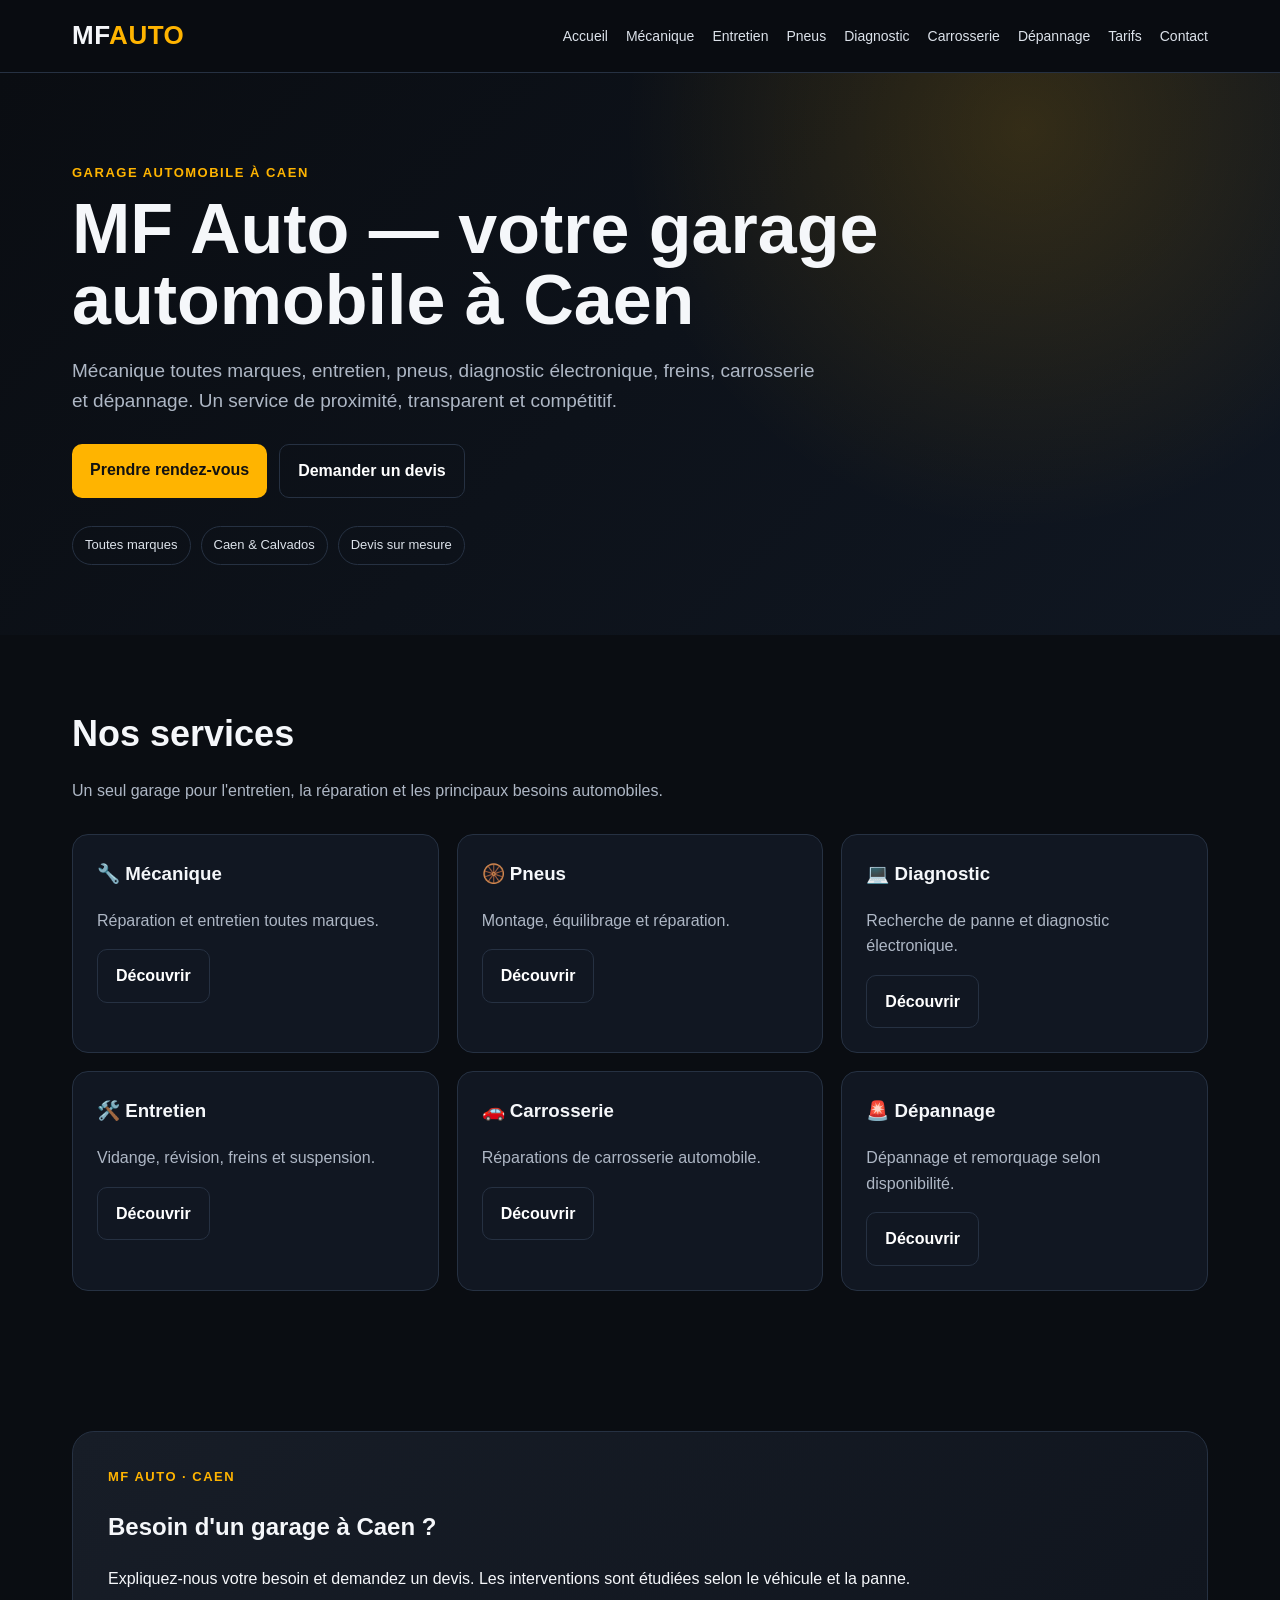
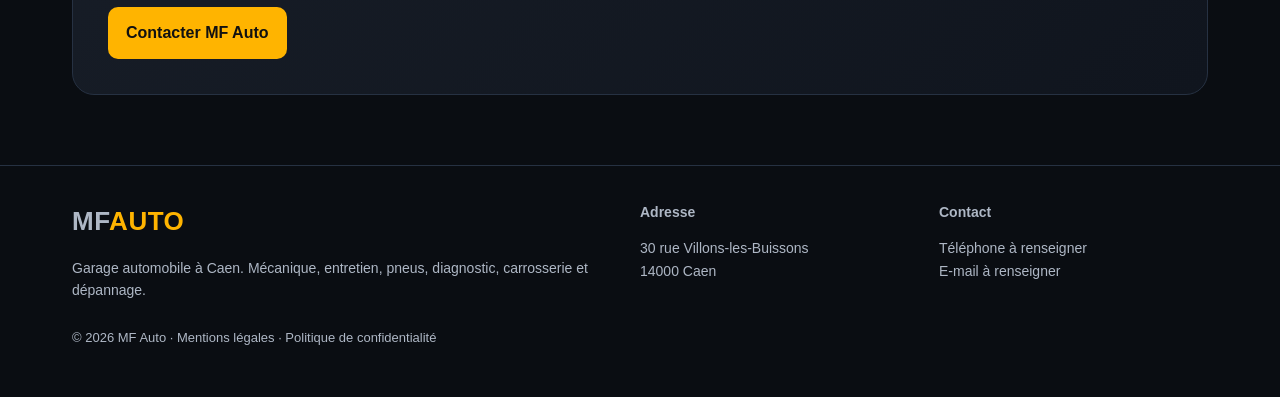
==== index.html @ 6d0edfe3 "Add files via upload" ====
<!doctype html><html lang="fr"><head><meta charset="utf-8"><meta name="viewport" content="width=device-width,initial-scale=1"><title>MF Auto – Garage automobile à Caen</title><meta name="description" content="Garage automobile MF Auto à Caen : mécanique toutes marques, entretien, pneus, diagnostic, freins, carrosserie et dépannage."><link rel="stylesheet" href="styles.css"><script type="application/ld+json">{
"@context":"https://schema.org","@type":"AutoRepair","name":"MF Auto","url":"https://mfauto-caen.fr/","telephone":"","address":{"@type":"PostalAddress","streetAddress":"30 rue Villons-les-Buissons","postalCode":"14000","addressLocality":"Caen","addressCountry":"FR"},"areaServed":["Caen","Calvados"]
}</script></head>
<body><header><div class="container nav"><a class="logo" href="index.html">MF<span>AUTO</span></a><nav>
<a href="index.html">Accueil</a><a href="mecanique.html">Mécanique</a><a href="entretien.html">Entretien</a><a href="pneus.html">Pneus</a><a href="diagnostic.html">Diagnostic</a><a href="carrosserie.html">Carrosserie</a><a href="depannage.html">Dépannage</a><a href="tarifs.html">Tarifs</a><a href="contact.html">Contact</a>
</nav></div></header>
<main><section class="hero"><div class="container"><div class="eyebrow">Garage automobile à Caen</div><h1>MF Auto — votre garage automobile à Caen</h1><p>Mécanique toutes marques, entretien, pneus, diagnostic électronique, freins, carrosserie et dépannage. Un service de proximité, transparent et compétitif.</p><div class="actions"><a class="btn" href="contact.html">Prendre rendez-vous</a><a class="btn secondary" href="contact.html">Demander un devis</a></div><div class="badges"><span class="badge">Toutes marques</span><span class="badge">Caen & Calvados</span><span class="badge">Devis sur mesure</span></div></div></section>
<section><div class="container"><h2 class="section-title">Nos services</h2><p class="section-lead">Un seul garage pour l'entretien, la réparation et les principaux besoins automobiles.</p><div class="grid">
<div class="card"><h3>🔧 Mécanique</h3><p>Réparation et entretien toutes marques.</p><a class="btn secondary" href="mecanique.html">Découvrir</a></div>
<div class="card"><h3>🛞 Pneus</h3><p>Montage, équilibrage et réparation.</p><a class="btn secondary" href="pneus.html">Découvrir</a></div>
<div class="card"><h3>💻 Diagnostic</h3><p>Recherche de panne et diagnostic électronique.</p><a class="btn secondary" href="diagnostic.html">Découvrir</a></div>
<div class="card"><h3>🛠️ Entretien</h3><p>Vidange, révision, freins et suspension.</p><a class="btn secondary" href="entretien.html">Découvrir</a></div>
<div class="card"><h3>🚗 Carrosserie</h3><p>Réparations de carrosserie automobile.</p><a class="btn secondary" href="carrosserie.html">Découvrir</a></div>
<div class="card"><h3>🚨 Dépannage</h3><p>Dépannage et remorquage selon disponibilité.</p><a class="btn secondary" href="depannage.html">Découvrir</a></div>
</div></div></section>
<section><div class="container"><div class="cta"><div class="eyebrow">MF Auto · Caen</div><h2>Besoin d'un garage à Caen ?</h2><p>Expliquez-nous votre besoin et demandez un devis. Les interventions sont étudiées selon le véhicule et la panne.</p><a class="btn" href="contact.html">Contacter MF Auto</a></div></div></section></main><footer><div class="container footer-grid"><div><div class="logo">MF<span>AUTO</span></div><p>Garage automobile à Caen. Mécanique, entretien, pneus, diagnostic, carrosserie et dépannage.</p></div><div><strong>Adresse</strong><p>30 rue Villons-les-Buissons<br>14000 Caen</p></div><div><strong>Contact</strong><p>Téléphone à renseigner<br>E-mail à renseigner</p></div></div><div class="container"><p class="small">© 2026 MF Auto · Mentions légales · Politique de confidentialité</p></div></footer></body></html>
---- styles.css ----
:root{--bg:#0a0d12;--panel:#111722;--text:#f5f7fa;--muted:#aeb7c5;--accent:#ffb400;--accent2:#ff7a00;--line:#263142;--max:1180px}
*{box-sizing:border-box}html{scroll-behavior:smooth}body{margin:0;font-family:Arial,Helvetica,sans-serif;background:var(--bg);color:var(--text);line-height:1.6}
a{color:inherit;text-decoration:none}.container{max-width:var(--max);margin:auto;padding:0 22px}
header{position:sticky;top:0;z-index:10;background:rgba(10,13,18,.95);border-bottom:1px solid var(--line);backdrop-filter:blur(8px)}
.nav{display:flex;align-items:center;justify-content:space-between;min-height:72px}.logo{font-weight:900;font-size:26px;letter-spacing:.5px}.logo span{color:var(--accent)}
nav{display:flex;gap:18px;flex-wrap:wrap;justify-content:flex-end}nav a{font-size:14px;color:#dce2ea}nav a:hover{color:var(--accent)}
.btn{display:inline-block;padding:13px 18px;border-radius:10px;background:var(--accent);color:#111;font-weight:800;border:0}.btn.secondary{background:transparent;color:#fff;border:1px solid var(--line)}
.hero{padding:90px 0 70px;background:radial-gradient(circle at 80% 10%,rgba(255,180,0,.16),transparent 35%),linear-gradient(135deg,#0a0d12,#101722)}
.hero h1{font-size:clamp(38px,6vw,70px);line-height:1.02;margin:10px 0 18px;max-width:850px}.hero p{font-size:19px;color:var(--muted);max-width:760px}.eyebrow{color:var(--accent);font-weight:800;text-transform:uppercase;letter-spacing:1.5px;font-size:13px}
.actions{display:flex;gap:12px;flex-wrap:wrap;margin-top:28px}.badges{display:flex;gap:10px;flex-wrap:wrap;margin-top:28px}.badge{border:1px solid var(--line);padding:8px 12px;border-radius:999px;color:#dce2ea;font-size:13px}
section{padding:70px 0}.section-title{font-size:36px;margin:0 0 12px}.section-lead{color:var(--muted);max-width:760px}.grid{display:grid;grid-template-columns:repeat(3,1fr);gap:18px;margin-top:30px}.card{background:var(--panel);border:1px solid var(--line);border-radius:16px;padding:24px}.card h3{margin-top:0}.card p{color:var(--muted)}
.price{font-size:28px;font-weight:900;color:var(--accent)}.note{font-size:13px;color:var(--muted)}
.cta{background:linear-gradient(135deg,#171d27,#10151e);border:1px solid var(--line);border-radius:22px;padding:35px}
footer{border-top:1px solid var(--line);padding:35px 0;color:var(--muted);font-size:14px}.footer-grid{display:grid;grid-template-columns:2fr 1fr 1fr;gap:30px}
form{display:grid;gap:12px;max-width:720px}input,textarea,select{width:100%;padding:14px;border-radius:10px;border:1px solid var(--line);background:#0c1118;color:#fff}textarea{min-height:150px}
.small{font-size:13px;color:var(--muted)}
@media(max-width:800px){nav{display:none}.grid{grid-template-columns:1fr}.footer-grid{grid-template-columns:1fr}.hero{padding-top:60px}}
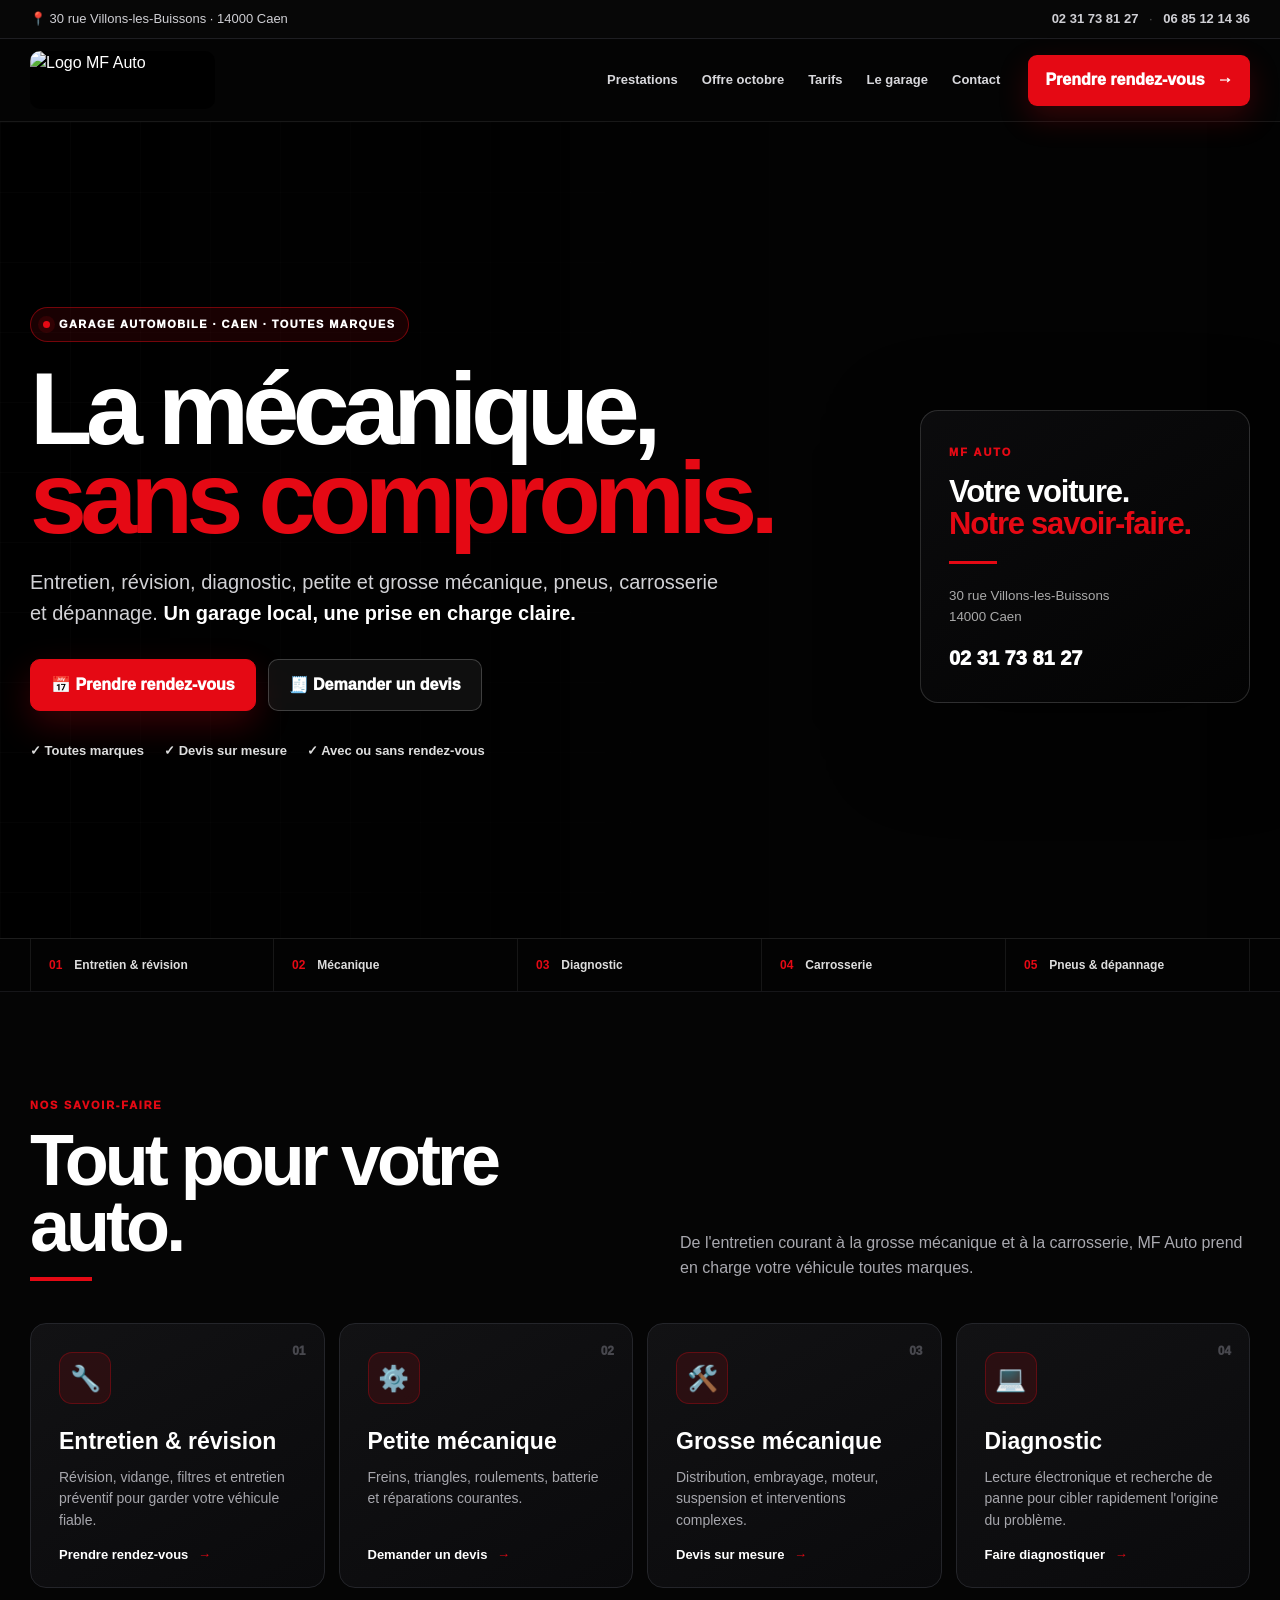
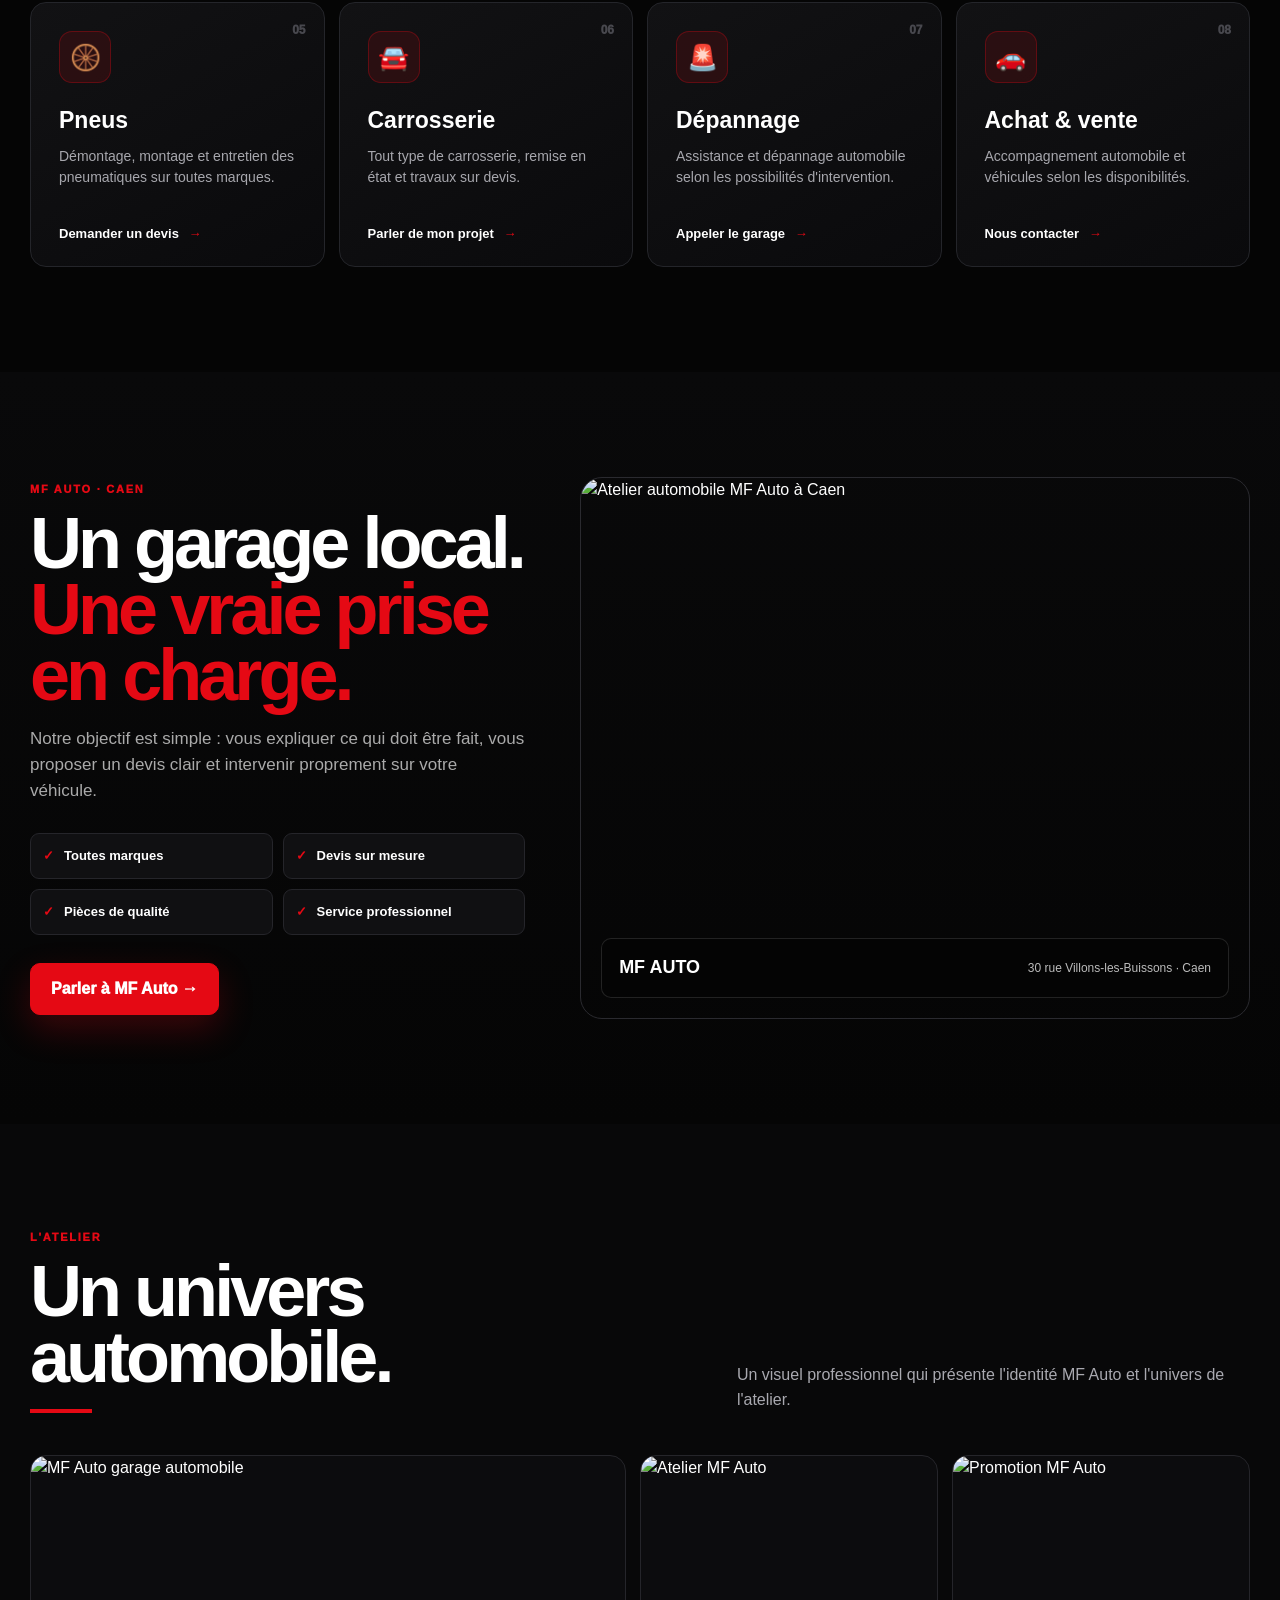
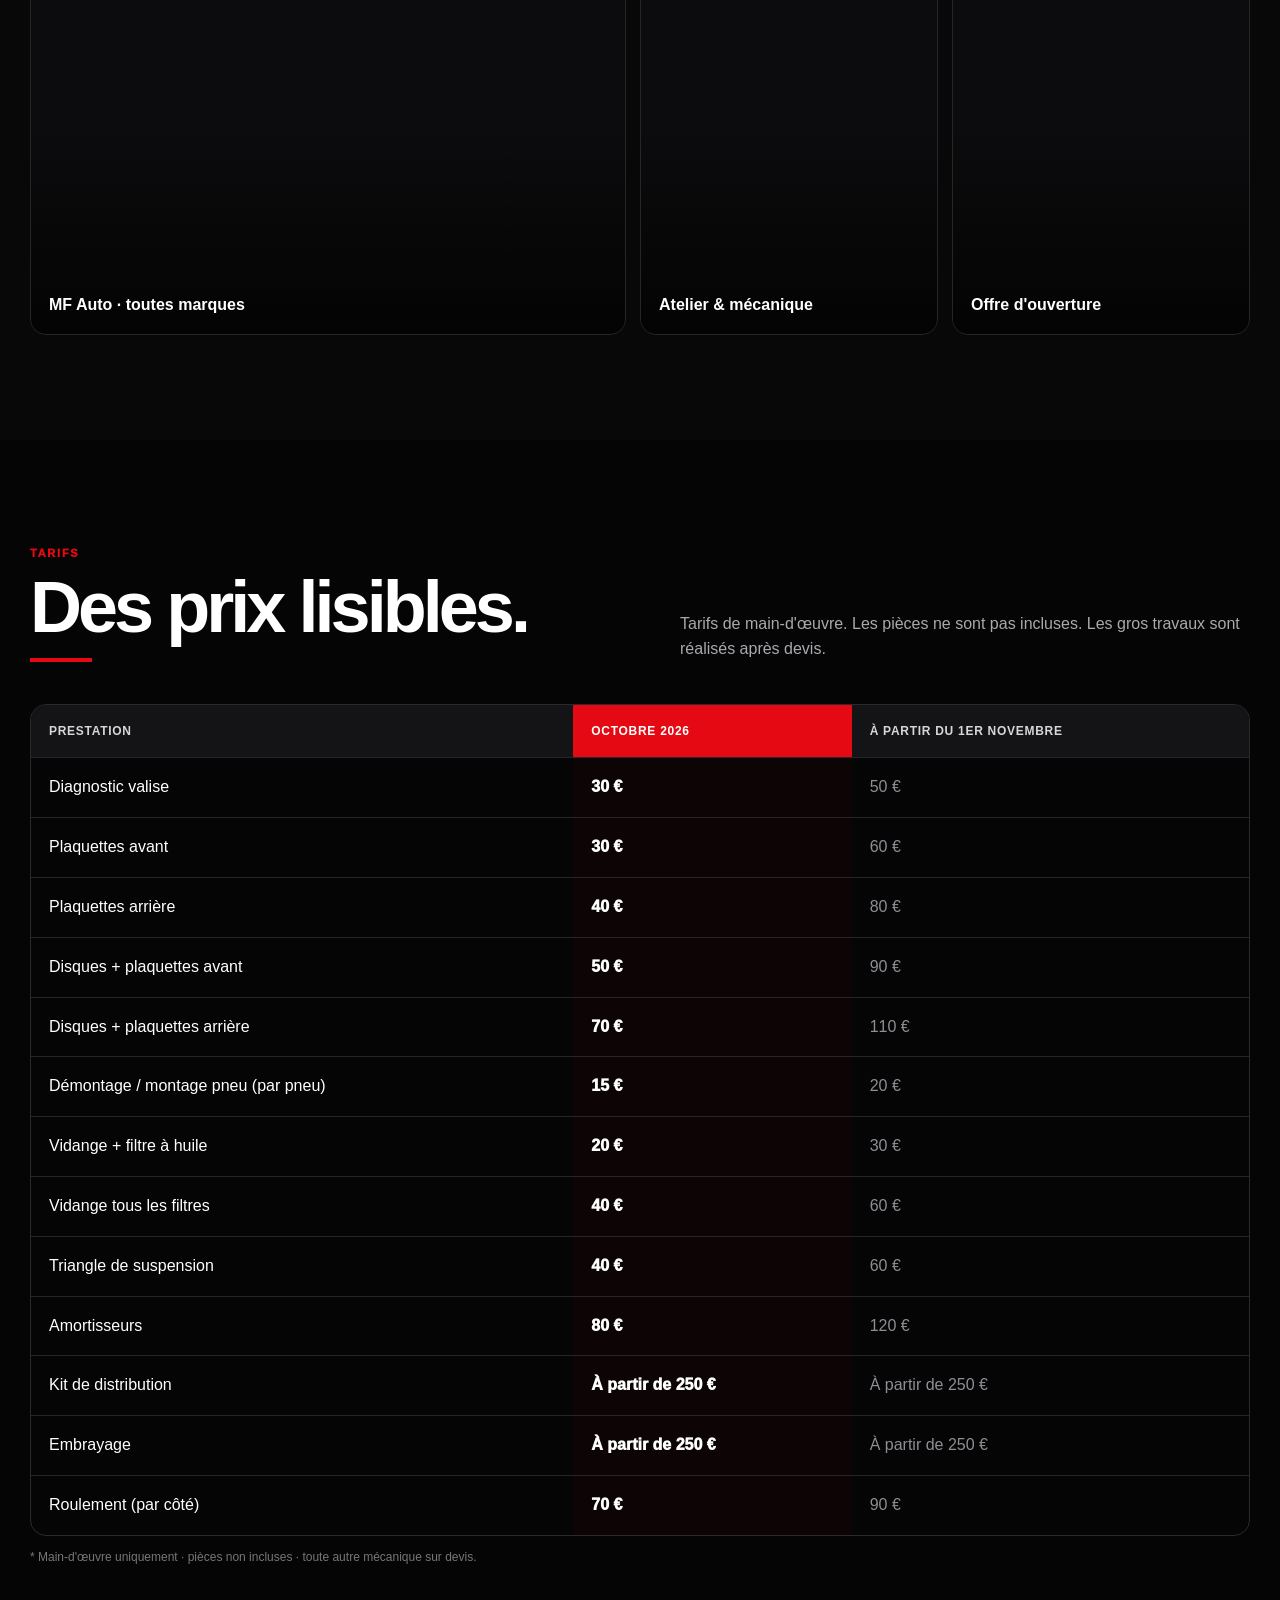
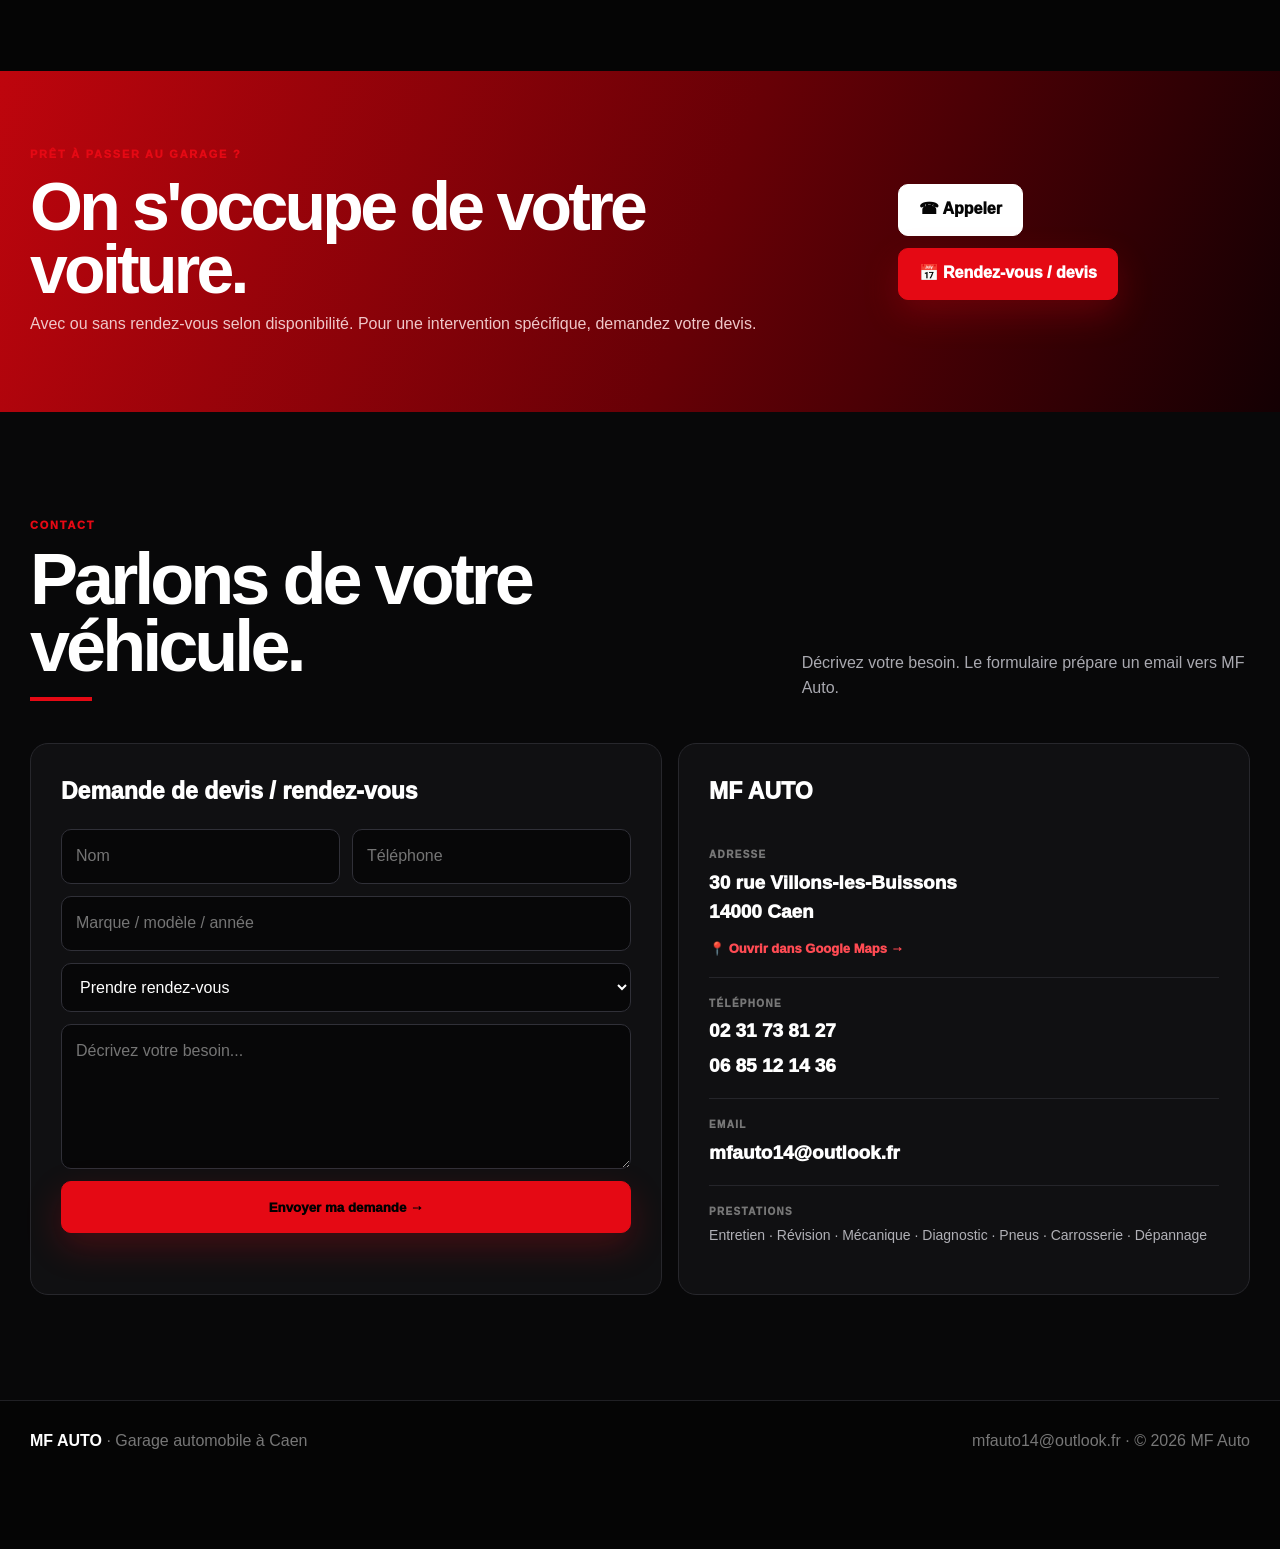
==== commit 34b416ad: "Add files via upload" ====
--- a/index.html
+++ b/index.html
@@ -1,16 +1,117 @@
-<!doctype html><html lang="fr"><head><meta charset="utf-8"><meta name="viewport" content="width=device-width,initial-scale=1"><title>MF Auto – Garage automobile à Caen</title><meta name="description" content="Garage automobile MF Auto à Caen : mécanique toutes marques, entretien, pneus, diagnostic, freins, carrosserie et dépannage."><link rel="stylesheet" href="styles.css"><script type="application/ld+json">{
-"@context":"https://schema.org","@type":"AutoRepair","name":"MF Auto","url":"https://mfauto-caen.fr/","telephone":"","address":{"@type":"PostalAddress","streetAddress":"30 rue Villons-les-Buissons","postalCode":"14000","addressLocality":"Caen","addressCountry":"FR"},"areaServed":["Caen","Calvados"]
-}</script></head>
-<body><header><div class="container nav"><a class="logo" href="index.html">MF<span>AUTO</span></a><nav>
-<a href="index.html">Accueil</a><a href="mecanique.html">Mécanique</a><a href="entretien.html">Entretien</a><a href="pneus.html">Pneus</a><a href="diagnostic.html">Diagnostic</a><a href="carrosserie.html">Carrosserie</a><a href="depannage.html">Dépannage</a><a href="tarifs.html">Tarifs</a><a href="contact.html">Contact</a>
-</nav></div></header>
-<main><section class="hero"><div class="container"><div class="eyebrow">Garage automobile à Caen</div><h1>MF Auto — votre garage automobile à Caen</h1><p>Mécanique toutes marques, entretien, pneus, diagnostic électronique, freins, carrosserie et dépannage. Un service de proximité, transparent et compétitif.</p><div class="actions"><a class="btn" href="contact.html">Prendre rendez-vous</a><a class="btn secondary" href="contact.html">Demander un devis</a></div><div class="badges"><span class="badge">Toutes marques</span><span class="badge">Caen & Calvados</span><span class="badge">Devis sur mesure</span></div></div></section>
-<section><div class="container"><h2 class="section-title">Nos services</h2><p class="section-lead">Un seul garage pour l'entretien, la réparation et les principaux besoins automobiles.</p><div class="grid">
-<div class="card"><h3>🔧 Mécanique</h3><p>Réparation et entretien toutes marques.</p><a class="btn secondary" href="mecanique.html">Découvrir</a></div>
-<div class="card"><h3>🛞 Pneus</h3><p>Montage, équilibrage et réparation.</p><a class="btn secondary" href="pneus.html">Découvrir</a></div>
-<div class="card"><h3>💻 Diagnostic</h3><p>Recherche de panne et diagnostic électronique.</p><a class="btn secondary" href="diagnostic.html">Découvrir</a></div>
-<div class="card"><h3>🛠️ Entretien</h3><p>Vidange, révision, freins et suspension.</p><a class="btn secondary" href="entretien.html">Découvrir</a></div>
-<div class="card"><h3>🚗 Carrosserie</h3><p>Réparations de carrosserie automobile.</p><a class="btn secondary" href="carrosserie.html">Découvrir</a></div>
-<div class="card"><h3>🚨 Dépannage</h3><p>Dépannage et remorquage selon disponibilité.</p><a class="btn secondary" href="depannage.html">Découvrir</a></div>
-</div></div></section>
-<section><div class="container"><div class="cta"><div class="eyebrow">MF Auto · Caen</div><h2>Besoin d'un garage à Caen ?</h2><p>Expliquez-nous votre besoin et demandez un devis. Les interventions sont étudiées selon le véhicule et la panne.</p><a class="btn" href="contact.html">Contacter MF Auto</a></div></div></section></main><footer><div class="container footer-grid"><div><div class="logo">MF<span>AUTO</span></div><p>Garage automobile à Caen. Mécanique, entretien, pneus, diagnostic, carrosserie et dépannage.</p></div><div><strong>Adresse</strong><p>30 rue Villons-les-Buissons<br>14000 Caen</p></div><div><strong>Contact</strong><p>Téléphone à renseigner<br>E-mail à renseigner</p></div></div><div class="container"><p class="small">© 2026 MF Auto · Mentions légales · Politique de confidentialité</p></div></footer></body></html>+<!doctype html>
+<html lang="fr">
+<head>
+<meta charset="utf-8">
+<meta name="viewport" content="width=device-width,initial-scale=1">
+<title>MF Auto Caen | Garage mécanique, entretien & carrosserie</title>
+<meta name="description" content="MF Auto à Caen : entretien, révision, vidange, petite et grosse mécanique, diagnostic, pneus, carrosserie et dépannage toutes marques. Devis gratuit et rendez-vous rapide.">
+<meta name="robots" content="index,follow">
+<link rel="canonical" href="https://mfauto-caen.fr/">
+<link rel="icon" href="assets/logo-mf-auto-crop.jpg">
+<meta property="og:title" content="MF Auto Caen — Garage automobile toutes marques">
+<meta property="og:description" content="Mécanique, entretien, diagnostic, pneus, carrosserie et dépannage à Caen.">
+<meta property="og:url" content="https://mfauto-caen.fr/">
+<meta property="og:type" content="website">
+<meta property="og:image" content="https://mfauto-caen.fr/assets/mfauto-hero.jpg">
+<link rel="stylesheet" href="styles.css">
+<script type="application/ld+json">
+{
+  "@context":"https://schema.org",
+  "@type":"AutoRepair",
+  "name":"MF Auto",
+  "url":"https://mfauto-caen.fr/",
+  "email":"mfauto14@outlook.fr",
+  "telephone":["+33231738127","+33685121436"],
+  "image":"https://mfauto-caen.fr/assets/mfauto-hero.jpg",
+  "address":{"@type":"PostalAddress","streetAddress":"30 rue Villons-les-Buissons","postalCode":"14000","addressLocality":"Caen","addressCountry":"FR"},
+  "areaServed":["Caen","Calvados"],
+  "priceRange":"€€",
+  "description":"Garage automobile toutes marques à Caen : entretien, mécanique, diagnostic, pneus, carrosserie et dépannage."
+}
+</script>
+</head>
+<body id="top">
+<div class="topbar"><div class="container topbar-in"><span>📍 30 rue Villons-les-Buissons · 14000 Caen</span><span><a href="tel:+33231738127">02 31 73 81 27</a> <i>·</i> <a href="tel:+33685121436">06 85 12 14 36</a></span></div></div>
+<header class="site-header">
+  <div class="container nav">
+    <a class="brand" href="#top" aria-label="MF Auto accueil"><img src="assets/logo-mf-auto-crop.jpg" alt="Logo MF Auto"></a>
+    <nav class="navlinks" aria-label="Navigation principale">
+      <a href="#services">Prestations</a><a href="#offre">Offre octobre</a><a href="#tarifs">Tarifs</a><a href="#garage">Le garage</a><a href="#contact">Contact</a>
+    </nav>
+    <a class="navcta" href="#contact">Prendre rendez-vous <span>→</span></a>
+  </div>
+</header>
+
+<main>
+<section class="hero">
+  <div class="hero-bg"></div><div class="hero-grid"></div>
+  <div class="container hero-content">
+    <div class="hero-copy">
+      <div class="eyebrow"><span class="dot"></span> GARAGE AUTOMOBILE · CAEN · TOUTES MARQUES</div>
+      <h1>La mécanique,<br><em>sans compromis.</em></h1>
+      <p>Entretien, révision, diagnostic, petite et grosse mécanique, pneus, carrosserie et dépannage. <strong>Un garage local, une prise en charge claire.</strong></p>
+      <div class="actions"><a class="btn red" href="#contact">📅 Prendre rendez-vous</a><a class="btn glass" href="#contact">🧾 Demander un devis</a></div>
+      <div class="hero-points"><span>✓ Toutes marques</span><span>✓ Devis sur mesure</span><span>✓ Avec ou sans rendez-vous</span></div>
+    </div>
+    <div class="hero-side">
+      <div class="hero-card"><span class="mini-label">MF AUTO</span><strong>Votre voiture.<br><b>Notre savoir-faire.</b></strong><div class="hero-card-line"></div><small>30 rue Villons-les-Buissons<br>14000 Caen</small><a href="tel:+33231738127">02 31 73 81 27</a></div>
+    </div>
+  </div>
+  <div class="hero-bottom"><div class="container statbar"><div><b>01</b><span>Entretien & révision</span></div><div><b>02</b><span>Mécanique</span></div><div><b>03</b><span>Diagnostic</span></div><div><b>04</b><span>Carrosserie</span></div><div><b>05</b><span>Pneus & dépannage</span></div></div></div>
+</section>
+
+<section id="offre" class="offer-section">
+ <div class="container">
+  <div class="section-kicker">OFFRE D'OUVERTURE · OCTOBRE 2026</div>
+  <div class="offer-head"><div><h2>Les prix d'ouverture<br><span>qui font la différence.</span></h2></div><div class="offer-intro"><p>Une sélection de prestations à prix réduit pendant le mois d'octobre. <strong>À partir du 1er novembre, la grille normale s'applique.</strong></p><div class="countline"><span class="live-dot"></span> Offre d'ouverture en cours</div></div></div>
+  <div class="offer-panel">
+   <div class="offer-photo"><img src="assets/offre-octobre.jpg" alt="Offre d'ouverture MF Auto octobre 2026"><div class="photo-badge">OCTOBRE<br><strong>2026</strong></div></div>
+   <div class="offer-content"><div class="offer-tag">MAIN-D'ŒUVRE UNIQUEMENT</div><h3>Offre spéciale ouverture</h3><p class="muted">Les pièces ne sont pas incluses dans les tarifs indiqués. Pour toute autre mécanique ou réparation importante : devis sur mesure.</p>
+    <div class="deal-list">
+      <div><span>Diagnostic valise</span><b>30 € <del>50 €</del></b></div><div><span>Plaquettes avant</span><b>30 € <del>60 €</del></b></div><div><span>Plaquettes arrière</span><b>40 € <del>80 €</del></b></div><div><span>Disques + plaquettes AV</span><b>50 € <del>90 €</del></b></div><div><span>Disques + plaquettes AR</span><b>70 € <del>110 €</del></b></div><div><span>Vidange + filtre à huile</span><b>20 € <del>30 €</del></b></div>
+    </div>
+    <div class="actions"><a class="btn red" href="#contact">Réserver mon créneau →</a><a class="btn outline" href="#tarifs">Voir tous les tarifs</a></div>
+   </div>
+  </div>
+ </div>
+</section>
+
+<section id="services" class="services-section">
+ <div class="container">
+  <div class="section-head"><div><div class="section-kicker">NOS SAVOIR-FAIRE</div><h2>Tout pour votre auto.</h2></div><p>De l'entretien courant à la grosse mécanique et à la carrosserie, MF Auto prend en charge votre véhicule toutes marques.</p></div>
+  <div class="services-grid">
+   <article class="service featured"><span class="service-no">01</span><div class="service-icon">🔧</div><h3>Entretien & révision</h3><p>Révision, vidange, filtres et entretien préventif pour garder votre véhicule fiable.</p><a href="#contact">Prendre rendez-vous <span>→</span></a></article>
+   <article class="service"><span class="service-no">02</span><div class="service-icon">⚙️</div><h3>Petite mécanique</h3><p>Freins, triangles, roulements, batterie et réparations courantes.</p><a href="#contact">Demander un devis <span>→</span></a></article>
+   <article class="service"><span class="service-no">03</span><div class="service-icon">🛠️</div><h3>Grosse mécanique</h3><p>Distribution, embrayage, moteur, suspension et interventions complexes.</p><a href="#contact">Devis sur mesure <span>→</span></a></article>
+   <article class="service"><span class="service-no">04</span><div class="service-icon">💻</div><h3>Diagnostic</h3><p>Lecture électronique et recherche de panne pour cibler rapidement l'origine du problème.</p><a href="#contact">Faire diagnostiquer <span>→</span></a></article>
+   <article class="service"><span class="service-no">05</span><div class="service-icon">🛞</div><h3>Pneus</h3><p>Démontage, montage et entretien des pneumatiques sur toutes marques.</p><a href="#contact">Demander un devis <span>→</span></a></article>
+   <article class="service"><span class="service-no">06</span><div class="service-icon">🚘</div><h3>Carrosserie</h3><p>Tout type de carrosserie, remise en état et travaux sur devis.</p><a href="#contact">Parler de mon projet <span>→</span></a></article>
+   <article class="service"><span class="service-no">07</span><div class="service-icon">🚨</div><h3>Dépannage</h3><p>Assistance et dépannage automobile selon les possibilités d'intervention.</p><a href="tel:+33685121436">Appeler le garage <span>→</span></a></article>
+   <article class="service"><span class="service-no">08</span><div class="service-icon">🚗</div><h3>Achat & vente</h3><p>Accompagnement automobile et véhicules selon les disponibilités.</p><a href="#contact">Nous contacter <span>→</span></a></article>
+  </div>
+ </div>
+</section>
+
+<section id="garage" class="showcase-section"><div class="container showcase"><div class="showcase-copy"><div class="section-kicker">MF AUTO · CAEN</div><h2>Un garage local.<br><span>Une vraie prise en charge.</span></h2><p>Notre objectif est simple : vous expliquer ce qui doit être fait, vous proposer un devis clair et intervenir proprement sur votre véhicule.</p><div class="trust-grid"><div><b>✓</b><span>Toutes marques</span></div><div><b>✓</b><span>Devis sur mesure</span></div><div><b>✓</b><span>Pièces de qualité</span></div><div><b>✓</b><span>Service professionnel</span></div></div><a class="btn red" href="#contact">Parler à MF Auto →</a></div><div class="showcase-photo"><img src="assets/garage-wide.jpg" alt="Atelier automobile MF Auto à Caen"><div class="photo-caption"><strong>MF AUTO</strong><span>30 rue Villons-les-Buissons · Caen</span></div></div></div></section>
+
+<section class="gallery-section"><div class="container"><div class="section-head"><div><div class="section-kicker">L'ATELIER</div><h2>Un univers automobile.</h2></div><p>Un visuel professionnel qui présente l'identité MF Auto et l'univers de l'atelier.</p></div><div class="gallery"><figure class="large"><img src="assets/mfauto-hero.jpg" alt="MF Auto garage automobile"><figcaption>MF Auto · toutes marques</figcaption></figure><figure><img src="assets/garage.jpg" alt="Atelier MF Auto"><figcaption>Atelier & mécanique</figcaption></figure><figure><img src="assets/promo.jpg" alt="Promotion MF Auto"><figcaption>Offre d'ouverture</figcaption></figure></div></div></section>
+
+<section id="tarifs" class="pricing-section"><div class="container"><div class="section-head"><div><div class="section-kicker">TARIFS</div><h2>Des prix lisibles.</h2></div><p>Tarifs de main-d'œuvre. Les pièces ne sont pas incluses. Les gros travaux sont réalisés après devis.</p></div><div class="price-table-wrap"><table class="price-table"><thead><tr><th>Prestation</th><th class="promo-col">Octobre 2026</th><th>À partir du 1er novembre</th></tr></thead><tbody><tr><td>Diagnostic valise</td><td>30 €</td><td>50 €</td></tr><tr><td>Plaquettes avant</td><td>30 €</td><td>60 €</td></tr><tr><td>Plaquettes arrière</td><td>40 €</td><td>80 €</td></tr><tr><td>Disques + plaquettes avant</td><td>50 €</td><td>90 €</td></tr><tr><td>Disques + plaquettes arrière</td><td>70 €</td><td>110 €</td></tr><tr><td>Démontage / montage pneu (par pneu)</td><td>15 €</td><td>20 €</td></tr><tr><td>Vidange + filtre à huile</td><td>20 €</td><td>30 €</td></tr><tr><td>Vidange tous les filtres</td><td>40 €</td><td>60 €</td></tr><tr><td>Triangle de suspension</td><td>40 €</td><td>60 €</td></tr><tr><td>Amortisseurs</td><td>80 €</td><td>120 €</td></tr><tr><td>Kit de distribution</td><td>À partir de 250 €</td><td>À partir de 250 €</td></tr><tr><td>Embrayage</td><td>À partir de 250 €</td><td>À partir de 250 €</td></tr><tr><td>Roulement (par côté)</td><td>70 €</td><td>90 €</td></tr></tbody></table></div><div class="price-note">* Main-d'œuvre uniquement · pièces non incluses · toute autre mécanique sur devis.</div></div></section>
+
+<section class="final-cta"><div class="container final-cta-inner"><div><div class="section-kicker">PRÊT À PASSER AU GARAGE ?</div><h2>On s'occupe de votre voiture.</h2><p>Avec ou sans rendez-vous selon disponibilité. Pour une intervention spécifique, demandez votre devis.</p></div><div class="actions"><a class="btn white" href="tel:+33231738127">☎ Appeler</a><a class="btn red" href="#contact">📅 Rendez-vous / devis</a></div></div></section>
+
+<section id="contact" class="contact-section"><div class="container"><div class="section-head"><div><div class="section-kicker">CONTACT</div><h2>Parlons de votre véhicule.</h2></div><p>Décrivez votre besoin. Le formulaire prépare un email vers MF Auto.</p></div><div class="contact-grid"><div class="contact-card"><div class="contact-title">Demande de devis / rendez-vous</div><form class="form" action="mailto:mfauto14@outlook.fr" method="post" enctype="text/plain"><div class="form-two"><input name="Nom" placeholder="Nom" required><input name="Téléphone" placeholder="Téléphone" type="tel" required></div><input name="Véhicule" placeholder="Marque / modèle / année" required><select name="Demande"><option>Prendre rendez-vous</option><option>Demander un devis</option><option>Diagnostic</option><option>Entretien / révision</option><option>Mécanique</option><option>Carrosserie</option><option>Pneus</option><option>Dépannage</option></select><textarea name="Message" placeholder="Décrivez votre besoin..."></textarea><button class="btn red" type="submit">Envoyer ma demande →</button></form></div><div class="contact-card contact-info"><div class="contact-title">MF AUTO</div><div class="info-block"><small>ADRESSE</small><strong>30 rue Villons-les-Buissons<br>14000 Caen</strong><a class="text-link" href="https://www.google.com/maps/search/?api=1&query=30+rue+Villons-les-Buissons+14000+Caen" target="_blank" rel="noopener">📍 Ouvrir dans Google Maps →</a></div><div class="info-block"><small>TÉLÉPHONE</small><a href="tel:+33231738127">02 31 73 81 27</a><a href="tel:+33685121436">06 85 12 14 36</a></div><div class="info-block"><small>EMAIL</small><a href="mailto:mfauto14@outlook.fr">mfauto14@outlook.fr</a></div><div class="info-block"><small>PRESTATIONS</small><span>Entretien · Révision · Mécanique · Diagnostic · Pneus · Carrosserie · Dépannage</span></div></div></div></div></section>
+</main>
+
+<div class="mobile-actions"><a href="tel:+33231738127">☎ Appeler</a><a href="#contact">📅 RDV / Devis</a></div>
+<footer><div class="container footerline"><div><strong>MF AUTO</strong> · Garage automobile à Caen</div><div><a href="mailto:mfauto14@outlook.fr">mfauto14@outlook.fr</a> · © 2026 MF Auto</div></div></footer>
+<script>
+(function(){
+  const cutoff = new Date('2026-11-01T00:00:00+01:00');
+  const now = new Date();
+  const offer = document.querySelector('.offer-section');
+  if(now >= cutoff && offer){ offer.classList.add('offer-expired'); }
+})();
+</script>
+</body>
+</html>
--- a/styles.css
+++ b/styles.css
@@ -1,18 +1,17 @@
-
-:root{--bg:#0a0d12;--panel:#111722;--text:#f5f7fa;--muted:#aeb7c5;--accent:#ffb400;--accent2:#ff7a00;--line:#263142;--max:1180px}
-*{box-sizing:border-box}html{scroll-behavior:smooth}body{margin:0;font-family:Arial,Helvetica,sans-serif;background:var(--bg);color:var(--text);line-height:1.6}
-a{color:inherit;text-decoration:none}.container{max-width:var(--max);margin:auto;padding:0 22px}
-header{position:sticky;top:0;z-index:10;background:rgba(10,13,18,.95);border-bottom:1px solid var(--line);backdrop-filter:blur(8px)}
-.nav{display:flex;align-items:center;justify-content:space-between;min-height:72px}.logo{font-weight:900;font-size:26px;letter-spacing:.5px}.logo span{color:var(--accent)}
-nav{display:flex;gap:18px;flex-wrap:wrap;justify-content:flex-end}nav a{font-size:14px;color:#dce2ea}nav a:hover{color:var(--accent)}
-.btn{display:inline-block;padding:13px 18px;border-radius:10px;background:var(--accent);color:#111;font-weight:800;border:0}.btn.secondary{background:transparent;color:#fff;border:1px solid var(--line)}
-.hero{padding:90px 0 70px;background:radial-gradient(circle at 80% 10%,rgba(255,180,0,.16),transparent 35%),linear-gradient(135deg,#0a0d12,#101722)}
-.hero h1{font-size:clamp(38px,6vw,70px);line-height:1.02;margin:10px 0 18px;max-width:850px}.hero p{font-size:19px;color:var(--muted);max-width:760px}.eyebrow{color:var(--accent);font-weight:800;text-transform:uppercase;letter-spacing:1.5px;font-size:13px}
-.actions{display:flex;gap:12px;flex-wrap:wrap;margin-top:28px}.badges{display:flex;gap:10px;flex-wrap:wrap;margin-top:28px}.badge{border:1px solid var(--line);padding:8px 12px;border-radius:999px;color:#dce2ea;font-size:13px}
-section{padding:70px 0}.section-title{font-size:36px;margin:0 0 12px}.section-lead{color:var(--muted);max-width:760px}.grid{display:grid;grid-template-columns:repeat(3,1fr);gap:18px;margin-top:30px}.card{background:var(--panel);border:1px solid var(--line);border-radius:16px;padding:24px}.card h3{margin-top:0}.card p{color:var(--muted)}
-.price{font-size:28px;font-weight:900;color:var(--accent)}.note{font-size:13px;color:var(--muted)}
-.cta{background:linear-gradient(135deg,#171d27,#10151e);border:1px solid var(--line);border-radius:22px;padding:35px}
-footer{border-top:1px solid var(--line);padding:35px 0;color:var(--muted);font-size:14px}.footer-grid{display:grid;grid-template-columns:2fr 1fr 1fr;gap:30px}
-form{display:grid;gap:12px;max-width:720px}input,textarea,select{width:100%;padding:14px;border-radius:10px;border:1px solid var(--line);background:#0c1118;color:#fff}textarea{min-height:150px}
-.small{font-size:13px;color:var(--muted)}
-@media(max-width:800px){nav{display:none}.grid{grid-template-columns:1fr}.footer-grid{grid-template-columns:1fr}.hero{padding-top:60px}}
+:root{--red:#e50914;--red2:#ff2732;--black:#050505;--deep:#080809;--panel:#101012;--line:#27272c;--white:#fff;--muted:#a9a9b0;--max:1220px;--shadow:0 30px 90px rgba(0,0,0,.5)}
+*{box-sizing:border-box}html{scroll-behavior:smooth;scroll-padding-top:100px}body{margin:0;background:var(--black);color:#fff;font-family:Inter,Arial,Helvetica,sans-serif;line-height:1.55;overflow-x:hidden}a{color:inherit;text-decoration:none}img{max-width:100%;display:block}.container{width:min(var(--max),calc(100% - 40px));margin:auto}
+.topbar{background:#070707;border-bottom:1px solid #1e1e22;color:#cfcfd4;font-size:13px}.topbar-in{display:flex;justify-content:space-between;gap:18px;padding:9px 0}.topbar a{font-weight:850}.topbar i{color:#555;font-style:normal;margin:0 7px}
+.site-header{position:sticky;top:0;z-index:50;background:rgba(5,5,5,.86);backdrop-filter:blur(18px);border-bottom:1px solid rgba(255,255,255,.08)}.nav{height:82px;display:flex;align-items:center;gap:28px}.brand{width:185px;height:58px;overflow:hidden;border-radius:10px;background:#000;display:block;flex:none}.brand img{width:100%;height:100%;object-fit:cover;object-position:top center}.navlinks{display:flex;gap:24px;align-items:center;margin-left:auto}.navlinks a{font-size:13px;font-weight:900;color:#d8d8dc;position:relative}.navlinks a:after{content:"";position:absolute;left:0;bottom:-8px;width:0;height:2px;background:var(--red);transition:.2s}.navlinks a:hover:after{width:100%}.navcta{background:var(--red);padding:13px 17px;border-radius:9px;font-weight:950;box-shadow:0 12px 30px rgba(229,9,20,.22);white-space:nowrap}.navcta span{margin-left:8px}
+.hero{position:relative;min-height:760px;display:flex;align-items:center;overflow:hidden;border-bottom:1px solid #161619}.hero-bg{position:absolute;inset:0;background:linear-gradient(90deg,rgba(0,0,0,.96) 0%,rgba(0,0,0,.80) 37%,rgba(0,0,0,.34) 72%,rgba(0,0,0,.55) 100%),url('assets/garage-wide.jpg') center/cover no-repeat;transform:scale(1.02)}.hero-grid{position:absolute;inset:0;background-image:linear-gradient(rgba(255,255,255,.035) 1px,transparent 1px),linear-gradient(90deg,rgba(255,255,255,.035) 1px,transparent 1px);background-size:70px 70px;mask-image:linear-gradient(to right,rgba(0,0,0,.45),transparent 75%)}.hero-content{position:relative;z-index:2;display:grid;grid-template-columns:1.3fr .7fr;gap:70px;align-items:center}.hero-copy{padding:80px 0 125px}.eyebrow{display:inline-flex;align-items:center;gap:9px;border:1px solid rgba(229,9,20,.45);background:rgba(229,9,20,.11);padding:8px 12px;border-radius:999px;font-size:11px;font-weight:950;letter-spacing:.13em}.dot,.live-dot{width:7px;height:7px;border-radius:50%;background:var(--red);box-shadow:0 0 0 5px rgba(229,9,20,.12)}.hero h1{font-size:clamp(58px,8vw,112px);line-height:.87;letter-spacing:-.065em;margin:22px 0 25px;max-width:900px}.hero h1 em{font-style:normal;color:var(--red)}.hero p{max-width:710px;color:#d2d2d6;font-size:20px}.hero p strong{color:#fff}.actions{display:flex;flex-wrap:wrap;gap:12px;margin-top:30px}.btn{min-height:52px;padding:0 20px;display:inline-flex;align-items:center;justify-content:center;border-radius:10px;font-weight:950;border:1px solid #33343a;transition:.2s}.btn:hover{transform:translateY(-2px)}.btn.red{background:var(--red);border-color:var(--red);box-shadow:0 14px 35px rgba(229,9,20,.24)}.btn.glass{background:rgba(255,255,255,.06);border-color:rgba(255,255,255,.2);backdrop-filter:blur(12px)}.btn.outline{background:transparent;border-color:#46464d}.btn.white{background:#fff;color:#050505;border-color:#fff}.hero-points{display:flex;flex-wrap:wrap;gap:20px;margin-top:30px;color:#ddd;font-size:13px;font-weight:800}.hero-side{display:flex;justify-content:flex-end}.hero-card{width:min(330px,100%);background:linear-gradient(145deg,rgba(13,13,15,.88),rgba(5,5,5,.66));border:1px solid rgba(255,255,255,.15);box-shadow:var(--shadow);padding:28px;border-radius:18px;backdrop-filter:blur(14px)}.mini-label{color:var(--red);font-size:11px;font-weight:1000;letter-spacing:.18em}.hero-card strong{display:block;font-size:31px;line-height:1.02;margin-top:12px;letter-spacing:-.04em}.hero-card strong b{color:var(--red)}.hero-card-line{height:3px;background:var(--red);width:48px;margin:22px 0}.hero-card small{display:block;color:#aaa;margin-bottom:16px}.hero-card a{font-size:20px;font-weight:950}.hero-bottom{position:absolute;bottom:0;left:0;right:0;z-index:4;background:rgba(5,5,5,.72);border-top:1px solid rgba(255,255,255,.1);backdrop-filter:blur(15px)}.statbar{display:grid;grid-template-columns:repeat(5,1fr)}.statbar div{padding:17px 18px;border-right:1px solid rgba(255,255,255,.08);display:flex;gap:12px;align-items:center}.statbar div:first-child{border-left:1px solid rgba(255,255,255,.08)}.statbar b{color:var(--red);font-size:12px}.statbar span{font-size:12px;font-weight:850;color:#ddd}
+section{padding:105px 0}.section-kicker{color:var(--red);font-size:11px;font-weight:1000;letter-spacing:.16em;text-transform:uppercase;margin-bottom:12px}.section-head{display:flex;justify-content:space-between;align-items:end;gap:40px;margin-bottom:42px}.section-head h2,.offer-head h2,.showcase h2,.final-cta h2{font-size:clamp(42px,6vw,72px);line-height:.92;letter-spacing:-.055em;margin:0}.section-head p{max-width:570px;color:var(--muted);margin:0}.section-head h2:after{content:"";display:block;width:62px;height:4px;background:var(--red);margin-top:18px}
+.offer-section{background:radial-gradient(circle at 80% 20%,rgba(229,9,20,.11),transparent 32%),#070708}.offer-head{display:grid;grid-template-columns:1fr .8fr;gap:70px;align-items:end;margin-bottom:38px}.offer-head h2 span,.showcase h2 span{color:var(--red)}.offer-intro{color:#bfc0c5}.offer-intro p{margin:0 0 18px}.countline{display:flex;align-items:center;gap:10px;font-weight:900;color:#fff}.offer-panel{display:grid;grid-template-columns:1fr 1.1fr;min-height:560px;border:1px solid #3c1115;border-radius:24px;overflow:hidden;background:#0b0b0d;box-shadow:var(--shadow)}.offer-photo{position:relative;min-height:560px}.offer-photo img{width:100%;height:100%;object-fit:cover}.offer-photo:after{content:"";position:absolute;inset:0;background:linear-gradient(90deg,transparent 50%,rgba(8,8,9,.9) 100%),linear-gradient(0deg,rgba(0,0,0,.35),transparent 45%)}.photo-badge{position:absolute;z-index:2;left:28px;top:28px;background:var(--red);padding:12px 15px;text-align:center;font-weight:1000;line-height:.9;border-radius:8px;box-shadow:0 12px 30px rgba(229,9,20,.28)}.photo-badge strong{font-size:24px}.offer-content{padding:48px}.offer-tag{display:inline-block;padding:7px 10px;background:#21090c;border:1px solid #68151c;color:#ff5a61;border-radius:6px;font-size:10px;font-weight:1000;letter-spacing:.1em}.offer-content h3{font-size:42px;line-height:1;margin:17px 0 9px;letter-spacing:-.045em}.muted{color:#a8a8ae}.deal-list{display:grid;grid-template-columns:1fr 1fr;gap:8px;margin:24px 0}.deal-list div{padding:13px;background:#121214;border:1px solid #25252a;border-radius:9px;display:flex;justify-content:space-between;gap:12px;align-items:center}.deal-list span{font-size:13px;color:#d0d0d4}.deal-list b{white-space:nowrap}.deal-list del{font-size:11px;color:#777;margin-left:4px}
+.services-section{background:#050505}.services-grid{display:grid;grid-template-columns:repeat(4,1fr);gap:14px}.service{position:relative;padding:28px;background:linear-gradient(150deg,#121214,#0a0a0c);border:1px solid #24252a;border-radius:16px;min-height:265px;overflow:hidden;transition:.22s}.service:hover{transform:translateY(-5px);border-color:#6a171d;box-shadow:0 20px 55px rgba(0,0,0,.3)}.service.feature{background:linear-gradient(150deg,#26070a,#0c0c0e);border-color:#61151b}.service-no{position:absolute;right:18px;top:18px;color:#48484e;font-weight:1000;font-size:12px}.service-icon{width:52px;height:52px;border-radius:13px;background:rgba(229,9,20,.12);border:1px solid rgba(229,9,20,.3);display:grid;place-items:center;font-size:25px}.service h3{font-size:23px;margin:20px 0 7px}.service p{color:#a7a7ad;font-size:14px;margin:0 0 20px}.service a{position:absolute;bottom:22px;color:#fff;font-weight:900;font-size:13px}.service a span{color:var(--red);margin-left:6px}
+.showcase-section{background:linear-gradient(180deg,#09090a,#050505)}.showcase{display:grid;grid-template-columns:.85fr 1.15fr;gap:55px;align-items:center}.showcase-copy p{color:#aaa;max-width:560px;font-size:17px}.trust-grid{display:grid;grid-template-columns:1fr 1fr;gap:10px;margin:28px 0}.trust-grid div{display:flex;gap:10px;align-items:center;padding:12px;background:#101012;border:1px solid #25252a;border-radius:9px;font-weight:800;font-size:13px}.trust-grid b{color:var(--red)}.showcase-photo{position:relative;border-radius:22px;overflow:hidden;border:1px solid #2a2a2f;min-height:540px}.showcase-photo img{width:100%;height:540px;object-fit:cover}.photo-caption{position:absolute;left:20px;right:20px;bottom:20px;background:rgba(5,5,5,.78);backdrop-filter:blur(12px);border:1px solid rgba(255,255,255,.12);padding:15px 17px;border-radius:10px;display:flex;justify-content:space-between;gap:15px;align-items:center}.photo-caption strong{font-size:18px}.photo-caption span{color:#bbb;font-size:12px}
+.gallery-section{background:#080809}.gallery{display:grid;grid-template-columns:1.5fr .75fr .75fr;gap:14px}.gallery figure{margin:0;position:relative;min-height:360px;border-radius:16px;overflow:hidden;border:1px solid #25252a;background:#0c0c0e}.gallery figure.large{min-height:480px}.gallery img{width:100%;height:100%;position:absolute;inset:0;object-fit:cover;transition:.4s}.gallery figure:hover img{transform:scale(1.04)}.gallery figure:after{content:"";position:absolute;inset:0;background:linear-gradient(0deg,rgba(0,0,0,.75),transparent 45%)}.gallery figcaption{position:absolute;z-index:2;left:18px;bottom:16px;font-weight:900}
+.pricing-section{background:#050505}.price-table-wrap{overflow:auto;border:1px solid #2a2a2e;border-radius:16px}.price-table{width:100%;border-collapse:collapse;min-width:760px}.price-table th,.price-table td{padding:17px 18px;text-align:left;border-bottom:1px solid #25252a}.price-table th{background:#141416;color:#d7d7db;font-size:12px;text-transform:uppercase;letter-spacing:.06em}.price-table th.promo-col{background:var(--red);color:#fff}.price-table td:nth-child(2){font-weight:1000;color:#fff;background:rgba(229,9,20,.035)}.price-table td:nth-child(3){color:#8e8e95}.price-table tr:last-child td{border-bottom:0}.price-note{margin-top:12px;color:#777;font-size:12px}
+.final-cta{padding:75px 0;background:linear-gradient(110deg,#be050d,#670006 55%,#140003)}.final-cta-inner{display:flex;justify-content:space-between;align-items:center;gap:35px}.final-cta h2{font-size:clamp(42px,6vw,68px)}.final-cta p{color:#efc7c9;margin:12px 0 0}.final-cta .actions{margin-top:0}
+.contact-section{background:#080809}.contact-grid{display:grid;grid-template-columns:1.05fr .95fr;gap:16px}.contact-card{background:#101012;border:1px solid #27272c;border-radius:18px;padding:30px}.contact-title{font-size:23px;font-weight:950;margin-bottom:20px}.form{display:grid;gap:12px}.form-two{display:grid;grid-template-columns:1fr 1fr;gap:12px}.form input,.form select,.form textarea{width:100%;background:#070708;color:#fff;border:1px solid #303038;border-radius:10px;padding:14px;font:inherit;outline:none}.form input:focus,.form select:focus,.form textarea:focus{border-color:var(--red)}.form textarea{min-height:145px;resize:vertical}.contact-info .info-block{padding:18px 0;border-bottom:1px solid #25252a;display:flex;flex-direction:column;gap:5px}.contact-info .info-block:last-child{border-bottom:0}.info-block small{color:#777;font-size:10px;font-weight:1000;letter-spacing:.13em}.info-block strong,.info-block a{font-size:19px;font-weight:950}.info-block span{color:#b0b0b6;font-size:14px}.text-link{color:#ff4b53!important;font-size:13px!important;margin-top:7px}.mobile-actions{display:none}
+footer{padding:28px 0 95px;border-top:1px solid #202024;color:#777}.footerline{display:flex;justify-content:space-between;gap:20px;flex-wrap:wrap}.footerline strong{color:#fff}
+.offer-expired{display:none}
+@media(max-width:1000px){.navlinks{display:none}.hero-content{grid-template-columns:1fr}.hero-side{display:none}.services-grid{grid-template-columns:1fr 1fr}.offer-head,.offer-panel,.showcase,.contact-grid{grid-template-columns:1fr}.offer-photo{min-height:350px}.offer-content{padding:34px}.gallery{grid-template-columns:1fr 1fr}.gallery figure.large{grid-column:1/-1}.final-cta-inner{flex-direction:column;align-items:flex-start}.final-cta .actions{margin-top:5px}.statbar{grid-template-columns:repeat(3,1fr)}.statbar div:nth-child(n+4){display:none}}
+@media(max-width:620px){.container{width:calc(100% - 24px)}.topbar-in{display:block;line-height:1.8}.topbar-in span{display:block}.nav{height:70px}.brand{width:145px;height:50px}.navcta{padding:11px 12px;font-size:12px}.hero{min-height:720px}.hero-copy{padding:75px 0 125px}.hero h1{font-size:57px}.hero p{font-size:17px}.hero-points{display:grid;grid-template-columns:1fr 1fr;gap:10px;font-size:12px}.statbar{grid-template-columns:1fr 1fr}.statbar div:nth-child(3){display:none}.section-head{display:block}.section-head p{margin-top:15px}.services-grid{grid-template-columns:1fr}.offer-head{gap:25px}.offer-head h2{font-size:46px}.offer-photo{min-height:260px}.deal-list{grid-template-columns:1fr}.offer-content{padding:25px}.offer-content h3{font-size:34px}.showcase{gap:30px}.showcase-photo,.showcase-photo img{min-height:330px;height:330px}.trust-grid{grid-template-columns:1fr}.gallery{grid-template-columns:1fr}.gallery figure.large{grid-column:auto}.gallery figure,.gallery figure.large{min-height:300px}.form-two{grid-template-columns:1fr}.final-cta{padding:60px 0}.final-cta h2{font-size:43px}.contact-card{padding:22px}.mobile-actions{position:fixed;z-index:60;bottom:0;left:0;right:0;display:grid;grid-template-columns:1fr 1fr;background:#09090a;border-top:1px solid #2a2a2e;box-shadow:0 -12px 30px rgba(0,0,0,.4)}.mobile-actions a{padding:14px;text-align:center;font-weight:950;font-size:13px}.mobile-actions a+ a{background:var(--red)}footer{padding-bottom:85px}}
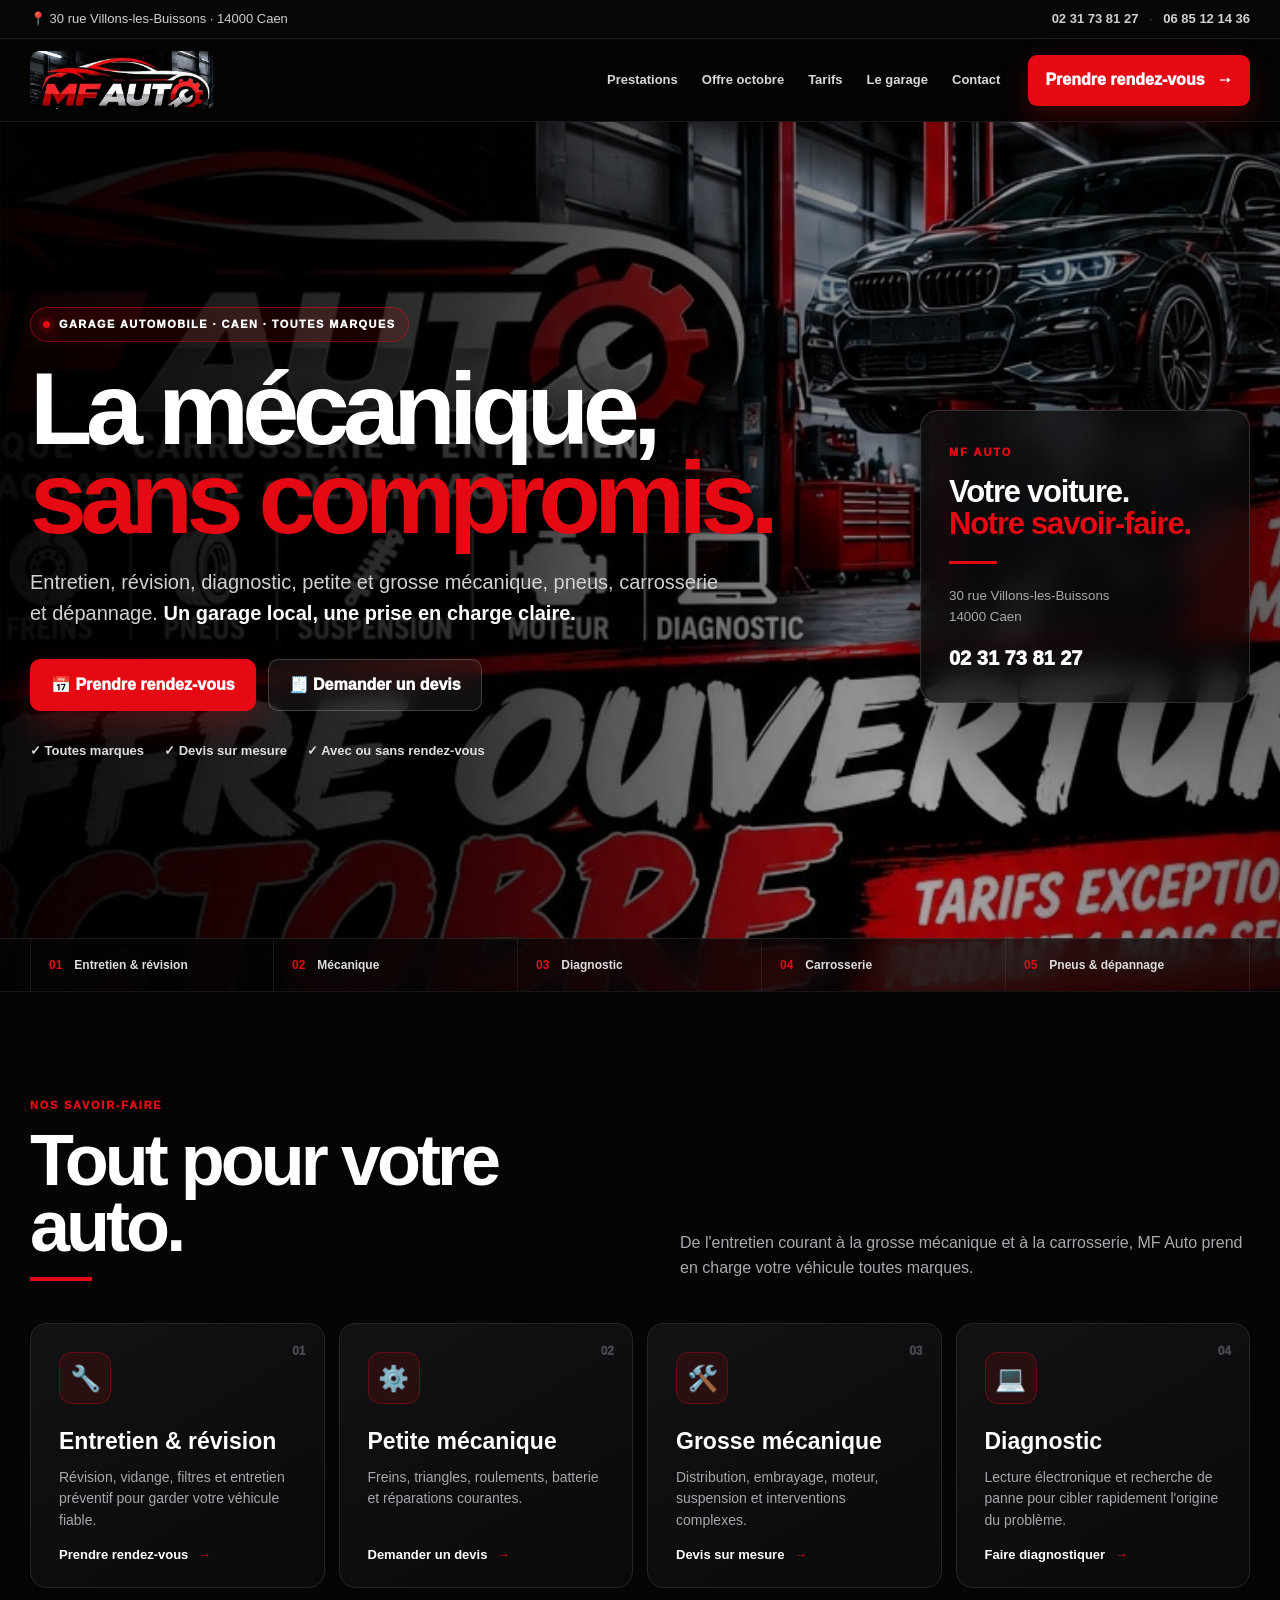
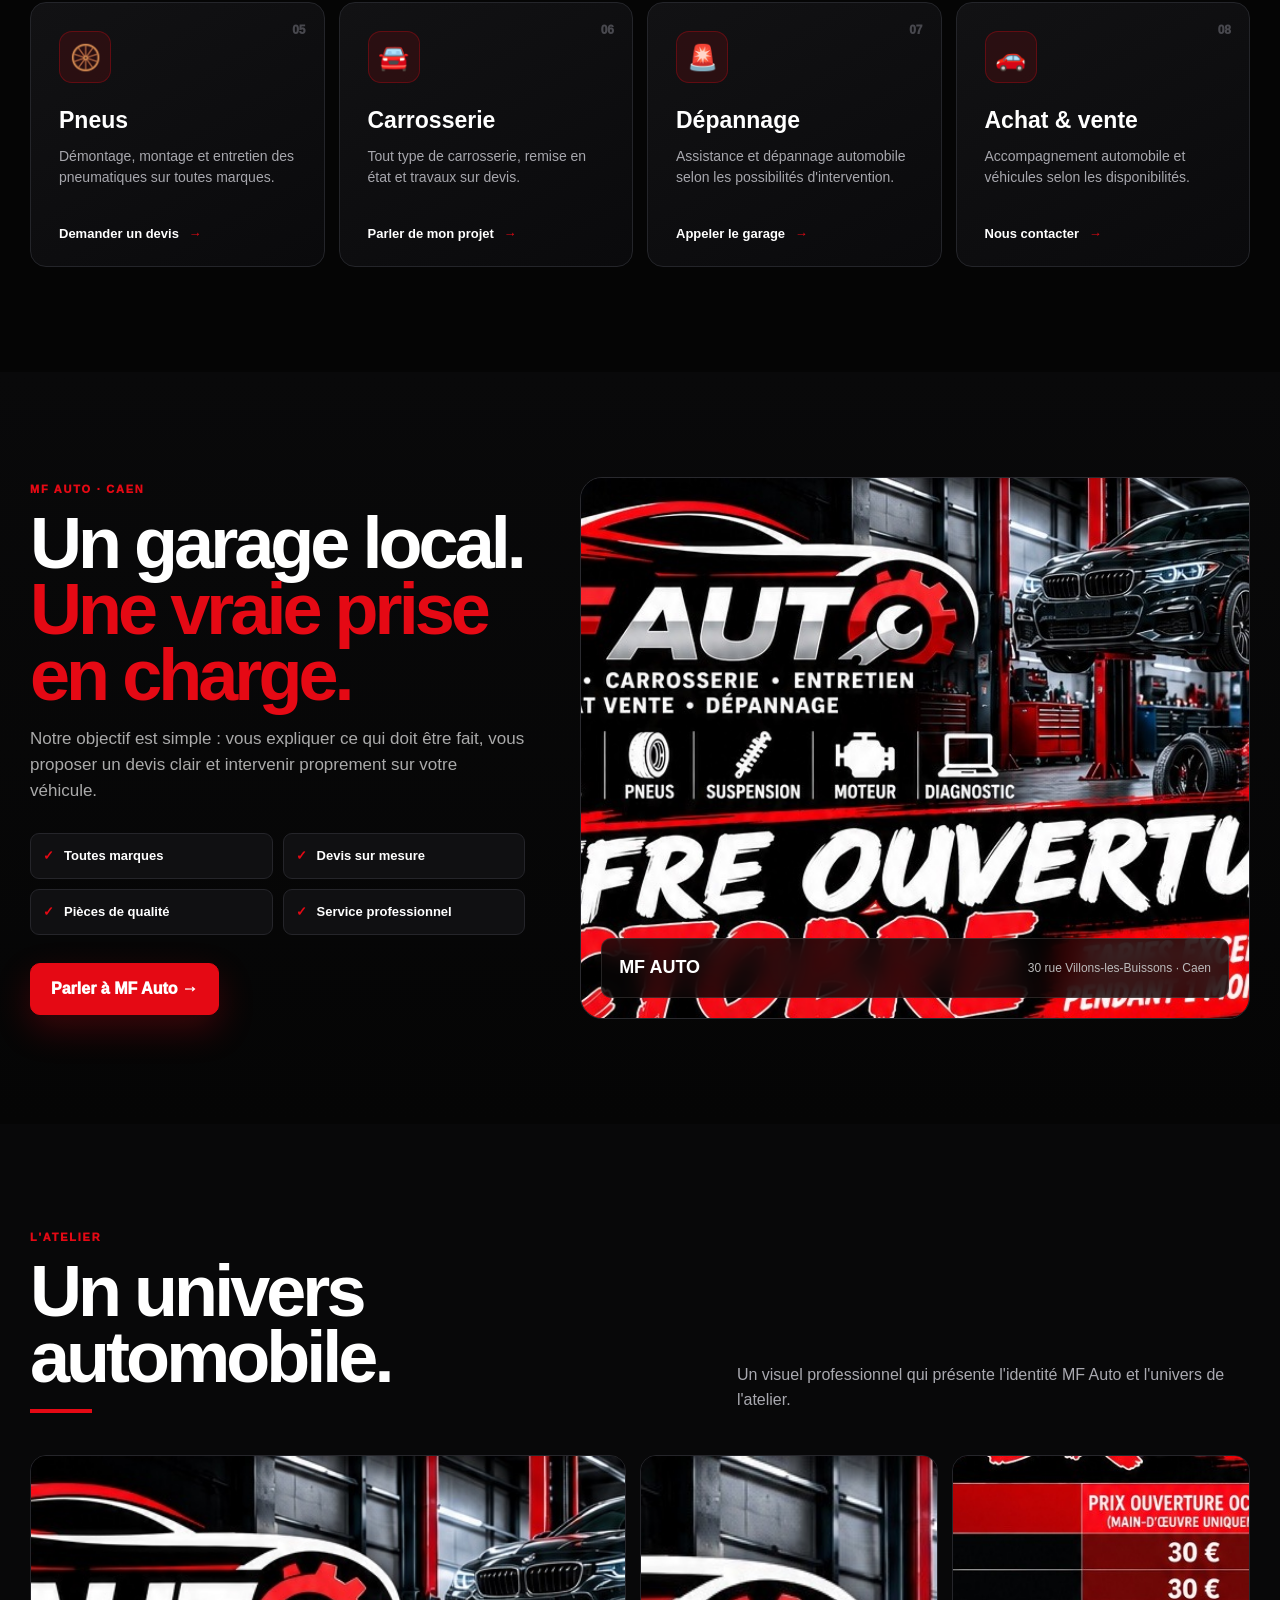
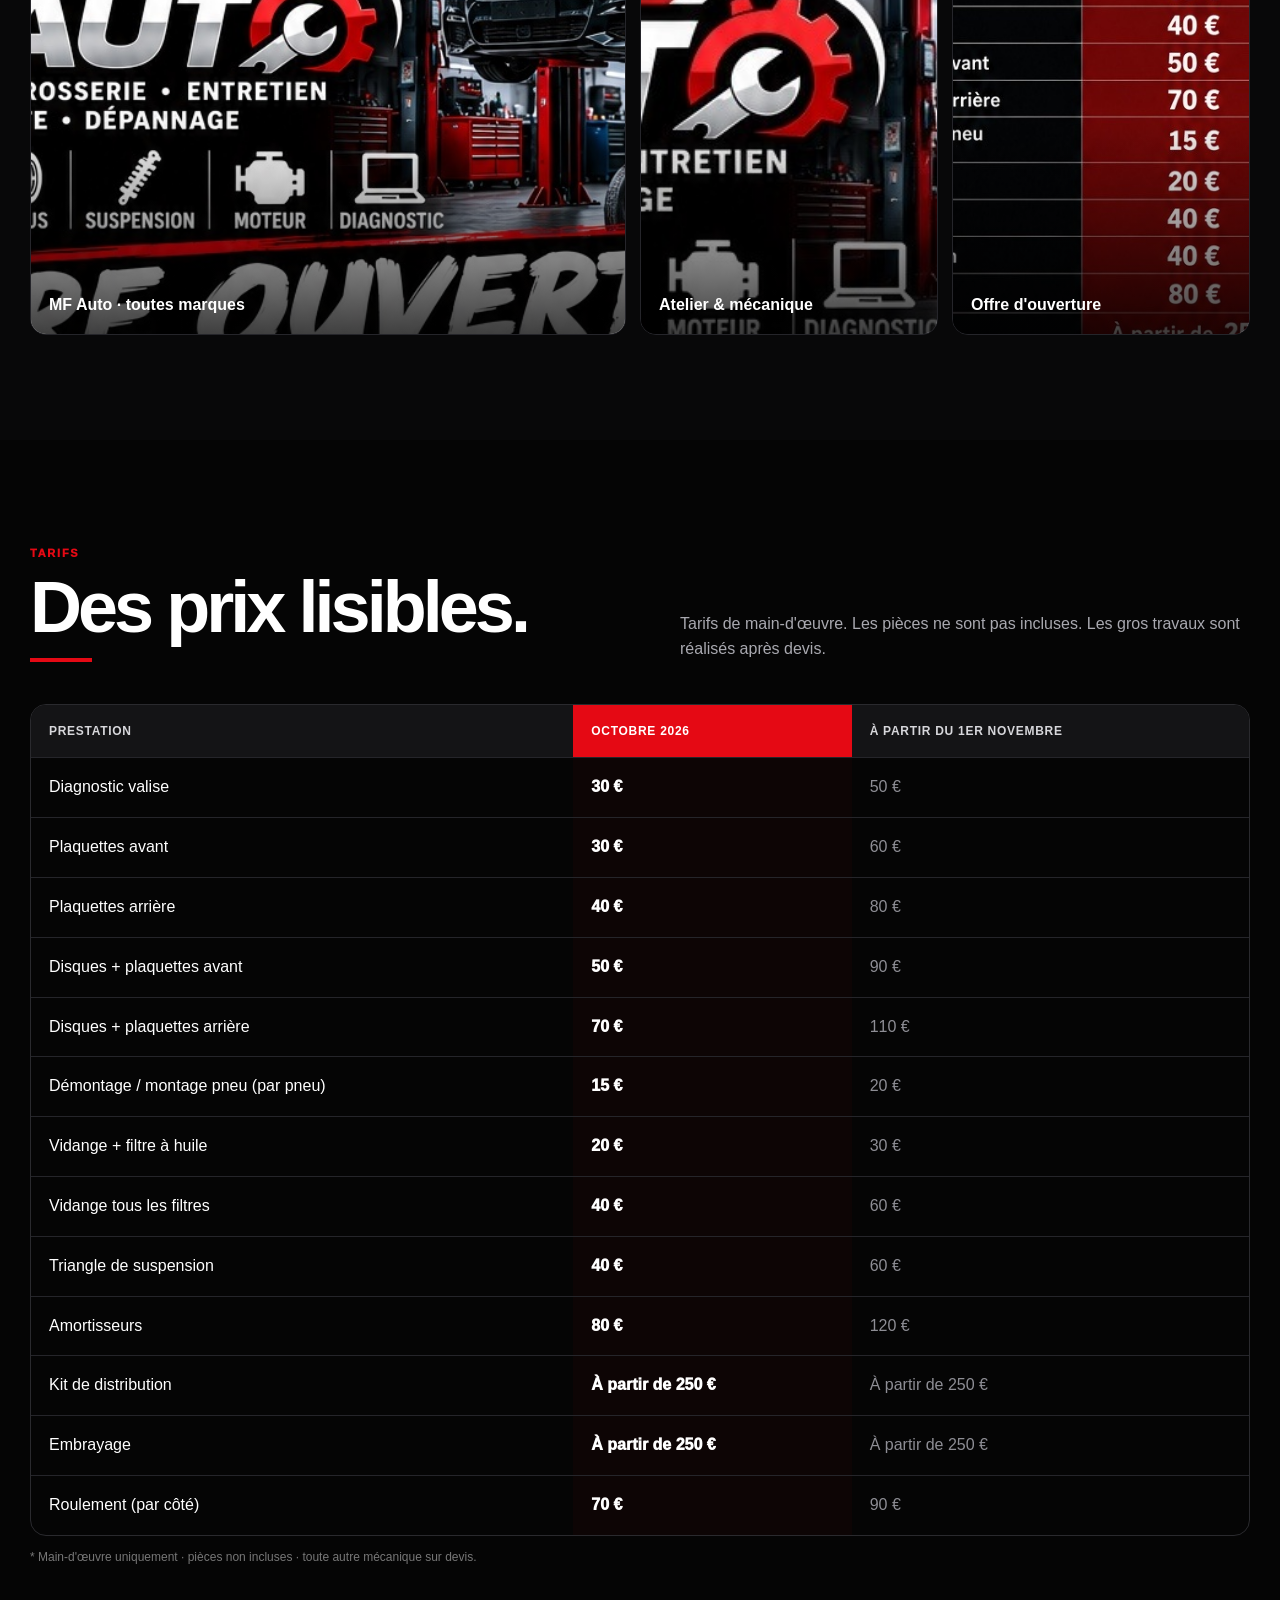
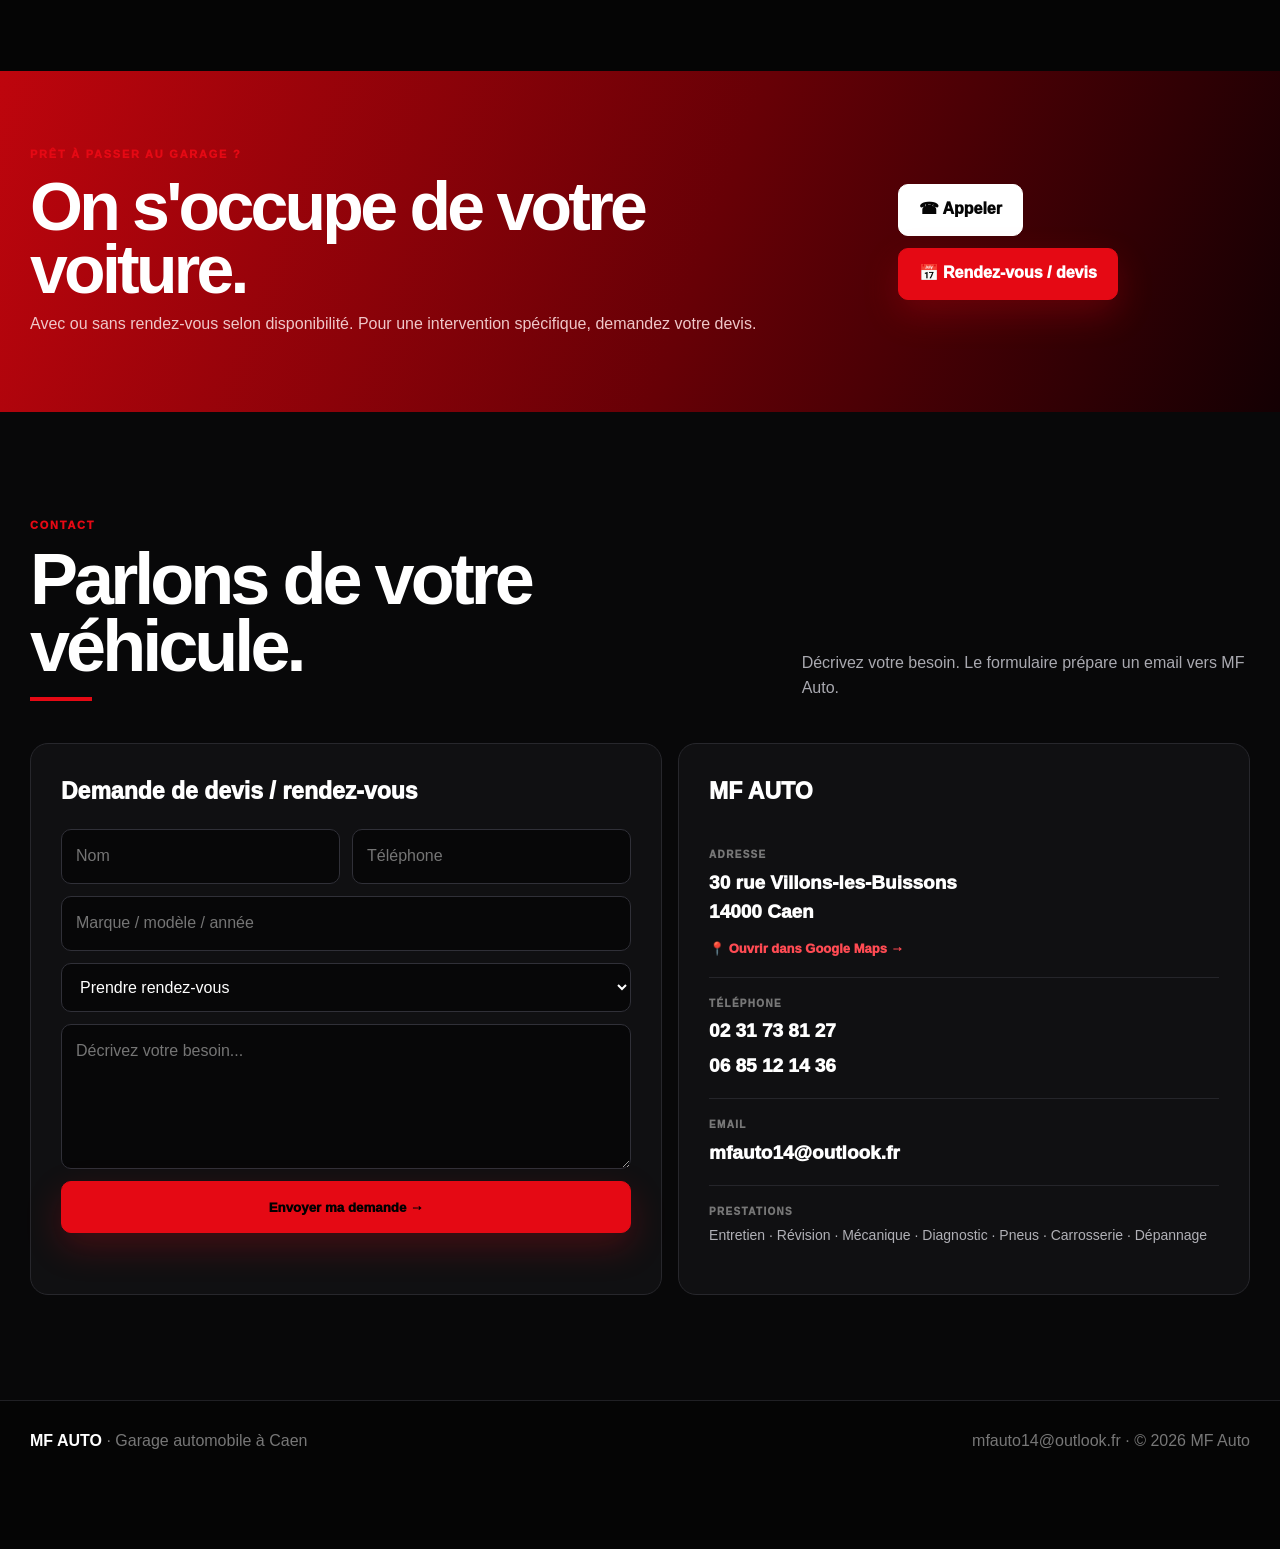
==== commit d3700921: "Add files via upload corrections affichages" ====
--- a/index.html
+++ b/index.html
@@ -7,12 +7,12 @@
 <meta name="description" content="MF Auto à Caen : entretien, révision, vidange, petite et grosse mécanique, diagnostic, pneus, carrosserie et dépannage toutes marques. Devis gratuit et rendez-vous rapide.">
 <meta name="robots" content="index,follow">
 <link rel="canonical" href="https://mfauto-caen.fr/">
-<link rel="icon" href="assets/logo-mf-auto-crop.jpg">
+<link rel="icon" href="logo-mf-auto-crop.jpg">
 <meta property="og:title" content="MF Auto Caen — Garage automobile toutes marques">
 <meta property="og:description" content="Mécanique, entretien, diagnostic, pneus, carrosserie et dépannage à Caen.">
 <meta property="og:url" content="https://mfauto-caen.fr/">
 <meta property="og:type" content="website">
-<meta property="og:image" content="https://mfauto-caen.fr/assets/mfauto-hero.jpg">
+<meta property="og:image" content="https://mfauto-caen.fr/mfauto-hero.jpg">
 <link rel="stylesheet" href="styles.css">
 <script type="application/ld+json">
 {
@@ -22,7 +22,7 @@
   "url":"https://mfauto-caen.fr/",
   "email":"mfauto14@outlook.fr",
   "telephone":["+33231738127","+33685121436"],
-  "image":"https://mfauto-caen.fr/assets/mfauto-hero.jpg",
+  "image":"https://mfauto-caen.fr/mfauto-hero.jpg",
   "address":{"@type":"PostalAddress","streetAddress":"30 rue Villons-les-Buissons","postalCode":"14000","addressLocality":"Caen","addressCountry":"FR"},
   "areaServed":["Caen","Calvados"],
   "priceRange":"€€",
@@ -34,7 +34,7 @@
 <div class="topbar"><div class="container topbar-in"><span>📍 30 rue Villons-les-Buissons · 14000 Caen</span><span><a href="tel:+33231738127">02 31 73 81 27</a> <i>·</i> <a href="tel:+33685121436">06 85 12 14 36</a></span></div></div>
 <header class="site-header">
   <div class="container nav">
-    <a class="brand" href="#top" aria-label="MF Auto accueil"><img src="assets/logo-mf-auto-crop.jpg" alt="Logo MF Auto"></a>
+    <a class="brand" href="#top" aria-label="MF Auto accueil"><img src="logo-mf-auto-crop.jpg" alt="Logo MF Auto"></a>
     <nav class="navlinks" aria-label="Navigation principale">
       <a href="#services">Prestations</a><a href="#offre">Offre octobre</a><a href="#tarifs">Tarifs</a><a href="#garage">Le garage</a><a href="#contact">Contact</a>
     </nav>
@@ -65,7 +65,7 @@
   <div class="section-kicker">OFFRE D'OUVERTURE · OCTOBRE 2026</div>
   <div class="offer-head"><div><h2>Les prix d'ouverture<br><span>qui font la différence.</span></h2></div><div class="offer-intro"><p>Une sélection de prestations à prix réduit pendant le mois d'octobre. <strong>À partir du 1er novembre, la grille normale s'applique.</strong></p><div class="countline"><span class="live-dot"></span> Offre d'ouverture en cours</div></div></div>
   <div class="offer-panel">
-   <div class="offer-photo"><img src="assets/offre-octobre.jpg" alt="Offre d'ouverture MF Auto octobre 2026"><div class="photo-badge">OCTOBRE<br><strong>2026</strong></div></div>
+   <div class="offer-photo"><img src="offre-octobre.jpg" alt="Offre d'ouverture MF Auto octobre 2026"><div class="photo-badge">OCTOBRE<br><strong>2026</strong></div></div>
    <div class="offer-content"><div class="offer-tag">MAIN-D'ŒUVRE UNIQUEMENT</div><h3>Offre spéciale ouverture</h3><p class="muted">Les pièces ne sont pas incluses dans les tarifs indiqués. Pour toute autre mécanique ou réparation importante : devis sur mesure.</p>
     <div class="deal-list">
       <div><span>Diagnostic valise</span><b>30 € <del>50 €</del></b></div><div><span>Plaquettes avant</span><b>30 € <del>60 €</del></b></div><div><span>Plaquettes arrière</span><b>40 € <del>80 €</del></b></div><div><span>Disques + plaquettes AV</span><b>50 € <del>90 €</del></b></div><div><span>Disques + plaquettes AR</span><b>70 € <del>110 €</del></b></div><div><span>Vidange + filtre à huile</span><b>20 € <del>30 €</del></b></div>
@@ -92,9 +92,9 @@
  </div>
 </section>
 
-<section id="garage" class="showcase-section"><div class="container showcase"><div class="showcase-copy"><div class="section-kicker">MF AUTO · CAEN</div><h2>Un garage local.<br><span>Une vraie prise en charge.</span></h2><p>Notre objectif est simple : vous expliquer ce qui doit être fait, vous proposer un devis clair et intervenir proprement sur votre véhicule.</p><div class="trust-grid"><div><b>✓</b><span>Toutes marques</span></div><div><b>✓</b><span>Devis sur mesure</span></div><div><b>✓</b><span>Pièces de qualité</span></div><div><b>✓</b><span>Service professionnel</span></div></div><a class="btn red" href="#contact">Parler à MF Auto →</a></div><div class="showcase-photo"><img src="assets/garage-wide.jpg" alt="Atelier automobile MF Auto à Caen"><div class="photo-caption"><strong>MF AUTO</strong><span>30 rue Villons-les-Buissons · Caen</span></div></div></div></section>
+<section id="garage" class="showcase-section"><div class="container showcase"><div class="showcase-copy"><div class="section-kicker">MF AUTO · CAEN</div><h2>Un garage local.<br><span>Une vraie prise en charge.</span></h2><p>Notre objectif est simple : vous expliquer ce qui doit être fait, vous proposer un devis clair et intervenir proprement sur votre véhicule.</p><div class="trust-grid"><div><b>✓</b><span>Toutes marques</span></div><div><b>✓</b><span>Devis sur mesure</span></div><div><b>✓</b><span>Pièces de qualité</span></div><div><b>✓</b><span>Service professionnel</span></div></div><a class="btn red" href="#contact">Parler à MF Auto →</a></div><div class="showcase-photo"><img src="garage-wide.jpg" alt="Atelier automobile MF Auto à Caen"><div class="photo-caption"><strong>MF AUTO</strong><span>30 rue Villons-les-Buissons · Caen</span></div></div></div></section>
 
-<section class="gallery-section"><div class="container"><div class="section-head"><div><div class="section-kicker">L'ATELIER</div><h2>Un univers automobile.</h2></div><p>Un visuel professionnel qui présente l'identité MF Auto et l'univers de l'atelier.</p></div><div class="gallery"><figure class="large"><img src="assets/mfauto-hero.jpg" alt="MF Auto garage automobile"><figcaption>MF Auto · toutes marques</figcaption></figure><figure><img src="assets/garage.jpg" alt="Atelier MF Auto"><figcaption>Atelier & mécanique</figcaption></figure><figure><img src="assets/promo.jpg" alt="Promotion MF Auto"><figcaption>Offre d'ouverture</figcaption></figure></div></div></section>
+<section class="gallery-section"><div class="container"><div class="section-head"><div><div class="section-kicker">L'ATELIER</div><h2>Un univers automobile.</h2></div><p>Un visuel professionnel qui présente l'identité MF Auto et l'univers de l'atelier.</p></div><div class="gallery"><figure class="large"><img src="mfauto-hero.jpg" alt="MF Auto garage automobile"><figcaption>MF Auto · toutes marques</figcaption></figure><figure><img src="garage.jpg" alt="Atelier MF Auto"><figcaption>Atelier & mécanique</figcaption></figure><figure><img src="promo.jpg" alt="Promotion MF Auto"><figcaption>Offre d'ouverture</figcaption></figure></div></div></section>
 
 <section id="tarifs" class="pricing-section"><div class="container"><div class="section-head"><div><div class="section-kicker">TARIFS</div><h2>Des prix lisibles.</h2></div><p>Tarifs de main-d'œuvre. Les pièces ne sont pas incluses. Les gros travaux sont réalisés après devis.</p></div><div class="price-table-wrap"><table class="price-table"><thead><tr><th>Prestation</th><th class="promo-col">Octobre 2026</th><th>À partir du 1er novembre</th></tr></thead><tbody><tr><td>Diagnostic valise</td><td>30 €</td><td>50 €</td></tr><tr><td>Plaquettes avant</td><td>30 €</td><td>60 €</td></tr><tr><td>Plaquettes arrière</td><td>40 €</td><td>80 €</td></tr><tr><td>Disques + plaquettes avant</td><td>50 €</td><td>90 €</td></tr><tr><td>Disques + plaquettes arrière</td><td>70 €</td><td>110 €</td></tr><tr><td>Démontage / montage pneu (par pneu)</td><td>15 €</td><td>20 €</td></tr><tr><td>Vidange + filtre à huile</td><td>20 €</td><td>30 €</td></tr><tr><td>Vidange tous les filtres</td><td>40 €</td><td>60 €</td></tr><tr><td>Triangle de suspension</td><td>40 €</td><td>60 €</td></tr><tr><td>Amortisseurs</td><td>80 €</td><td>120 €</td></tr><tr><td>Kit de distribution</td><td>À partir de 250 €</td><td>À partir de 250 €</td></tr><tr><td>Embrayage</td><td>À partir de 250 €</td><td>À partir de 250 €</td></tr><tr><td>Roulement (par côté)</td><td>70 €</td><td>90 €</td></tr></tbody></table></div><div class="price-note">* Main-d'œuvre uniquement · pièces non incluses · toute autre mécanique sur devis.</div></div></section>
 
--- a/styles.css
+++ b/styles.css
@@ -2,7 +2,7 @@
 *{box-sizing:border-box}html{scroll-behavior:smooth;scroll-padding-top:100px}body{margin:0;background:var(--black);color:#fff;font-family:Inter,Arial,Helvetica,sans-serif;line-height:1.55;overflow-x:hidden}a{color:inherit;text-decoration:none}img{max-width:100%;display:block}.container{width:min(var(--max),calc(100% - 40px));margin:auto}
 .topbar{background:#070707;border-bottom:1px solid #1e1e22;color:#cfcfd4;font-size:13px}.topbar-in{display:flex;justify-content:space-between;gap:18px;padding:9px 0}.topbar a{font-weight:850}.topbar i{color:#555;font-style:normal;margin:0 7px}
 .site-header{position:sticky;top:0;z-index:50;background:rgba(5,5,5,.86);backdrop-filter:blur(18px);border-bottom:1px solid rgba(255,255,255,.08)}.nav{height:82px;display:flex;align-items:center;gap:28px}.brand{width:185px;height:58px;overflow:hidden;border-radius:10px;background:#000;display:block;flex:none}.brand img{width:100%;height:100%;object-fit:cover;object-position:top center}.navlinks{display:flex;gap:24px;align-items:center;margin-left:auto}.navlinks a{font-size:13px;font-weight:900;color:#d8d8dc;position:relative}.navlinks a:after{content:"";position:absolute;left:0;bottom:-8px;width:0;height:2px;background:var(--red);transition:.2s}.navlinks a:hover:after{width:100%}.navcta{background:var(--red);padding:13px 17px;border-radius:9px;font-weight:950;box-shadow:0 12px 30px rgba(229,9,20,.22);white-space:nowrap}.navcta span{margin-left:8px}
-.hero{position:relative;min-height:760px;display:flex;align-items:center;overflow:hidden;border-bottom:1px solid #161619}.hero-bg{position:absolute;inset:0;background:linear-gradient(90deg,rgba(0,0,0,.96) 0%,rgba(0,0,0,.80) 37%,rgba(0,0,0,.34) 72%,rgba(0,0,0,.55) 100%),url('assets/garage-wide.jpg') center/cover no-repeat;transform:scale(1.02)}.hero-grid{position:absolute;inset:0;background-image:linear-gradient(rgba(255,255,255,.035) 1px,transparent 1px),linear-gradient(90deg,rgba(255,255,255,.035) 1px,transparent 1px);background-size:70px 70px;mask-image:linear-gradient(to right,rgba(0,0,0,.45),transparent 75%)}.hero-content{position:relative;z-index:2;display:grid;grid-template-columns:1.3fr .7fr;gap:70px;align-items:center}.hero-copy{padding:80px 0 125px}.eyebrow{display:inline-flex;align-items:center;gap:9px;border:1px solid rgba(229,9,20,.45);background:rgba(229,9,20,.11);padding:8px 12px;border-radius:999px;font-size:11px;font-weight:950;letter-spacing:.13em}.dot,.live-dot{width:7px;height:7px;border-radius:50%;background:var(--red);box-shadow:0 0 0 5px rgba(229,9,20,.12)}.hero h1{font-size:clamp(58px,8vw,112px);line-height:.87;letter-spacing:-.065em;margin:22px 0 25px;max-width:900px}.hero h1 em{font-style:normal;color:var(--red)}.hero p{max-width:710px;color:#d2d2d6;font-size:20px}.hero p strong{color:#fff}.actions{display:flex;flex-wrap:wrap;gap:12px;margin-top:30px}.btn{min-height:52px;padding:0 20px;display:inline-flex;align-items:center;justify-content:center;border-radius:10px;font-weight:950;border:1px solid #33343a;transition:.2s}.btn:hover{transform:translateY(-2px)}.btn.red{background:var(--red);border-color:var(--red);box-shadow:0 14px 35px rgba(229,9,20,.24)}.btn.glass{background:rgba(255,255,255,.06);border-color:rgba(255,255,255,.2);backdrop-filter:blur(12px)}.btn.outline{background:transparent;border-color:#46464d}.btn.white{background:#fff;color:#050505;border-color:#fff}.hero-points{display:flex;flex-wrap:wrap;gap:20px;margin-top:30px;color:#ddd;font-size:13px;font-weight:800}.hero-side{display:flex;justify-content:flex-end}.hero-card{width:min(330px,100%);background:linear-gradient(145deg,rgba(13,13,15,.88),rgba(5,5,5,.66));border:1px solid rgba(255,255,255,.15);box-shadow:var(--shadow);padding:28px;border-radius:18px;backdrop-filter:blur(14px)}.mini-label{color:var(--red);font-size:11px;font-weight:1000;letter-spacing:.18em}.hero-card strong{display:block;font-size:31px;line-height:1.02;margin-top:12px;letter-spacing:-.04em}.hero-card strong b{color:var(--red)}.hero-card-line{height:3px;background:var(--red);width:48px;margin:22px 0}.hero-card small{display:block;color:#aaa;margin-bottom:16px}.hero-card a{font-size:20px;font-weight:950}.hero-bottom{position:absolute;bottom:0;left:0;right:0;z-index:4;background:rgba(5,5,5,.72);border-top:1px solid rgba(255,255,255,.1);backdrop-filter:blur(15px)}.statbar{display:grid;grid-template-columns:repeat(5,1fr)}.statbar div{padding:17px 18px;border-right:1px solid rgba(255,255,255,.08);display:flex;gap:12px;align-items:center}.statbar div:first-child{border-left:1px solid rgba(255,255,255,.08)}.statbar b{color:var(--red);font-size:12px}.statbar span{font-size:12px;font-weight:850;color:#ddd}
+.hero{position:relative;min-height:760px;display:flex;align-items:center;overflow:hidden;border-bottom:1px solid #161619}.hero-bg{position:absolute;inset:0;background:linear-gradient(90deg,rgba(0,0,0,.96) 0%,rgba(0,0,0,.80) 37%,rgba(0,0,0,.34) 72%,rgba(0,0,0,.55) 100%),url('garage-wide.jpg') center/cover no-repeat;transform:scale(1.02)}.hero-grid{position:absolute;inset:0;background-image:linear-gradient(rgba(255,255,255,.035) 1px,transparent 1px),linear-gradient(90deg,rgba(255,255,255,.035) 1px,transparent 1px);background-size:70px 70px;mask-image:linear-gradient(to right,rgba(0,0,0,.45),transparent 75%)}.hero-content{position:relative;z-index:2;display:grid;grid-template-columns:1.3fr .7fr;gap:70px;align-items:center}.hero-copy{padding:80px 0 125px}.eyebrow{display:inline-flex;align-items:center;gap:9px;border:1px solid rgba(229,9,20,.45);background:rgba(229,9,20,.11);padding:8px 12px;border-radius:999px;font-size:11px;font-weight:950;letter-spacing:.13em}.dot,.live-dot{width:7px;height:7px;border-radius:50%;background:var(--red);box-shadow:0 0 0 5px rgba(229,9,20,.12)}.hero h1{font-size:clamp(58px,8vw,112px);line-height:.87;letter-spacing:-.065em;margin:22px 0 25px;max-width:900px}.hero h1 em{font-style:normal;color:var(--red)}.hero p{max-width:710px;color:#d2d2d6;font-size:20px}.hero p strong{color:#fff}.actions{display:flex;flex-wrap:wrap;gap:12px;margin-top:30px}.btn{min-height:52px;padding:0 20px;display:inline-flex;align-items:center;justify-content:center;border-radius:10px;font-weight:950;border:1px solid #33343a;transition:.2s}.btn:hover{transform:translateY(-2px)}.btn.red{background:var(--red);border-color:var(--red);box-shadow:0 14px 35px rgba(229,9,20,.24)}.btn.glass{background:rgba(255,255,255,.06);border-color:rgba(255,255,255,.2);backdrop-filter:blur(12px)}.btn.outline{background:transparent;border-color:#46464d}.btn.white{background:#fff;color:#050505;border-color:#fff}.hero-points{display:flex;flex-wrap:wrap;gap:20px;margin-top:30px;color:#ddd;font-size:13px;font-weight:800}.hero-side{display:flex;justify-content:flex-end}.hero-card{width:min(330px,100%);background:linear-gradient(145deg,rgba(13,13,15,.88),rgba(5,5,5,.66));border:1px solid rgba(255,255,255,.15);box-shadow:var(--shadow);padding:28px;border-radius:18px;backdrop-filter:blur(14px)}.mini-label{color:var(--red);font-size:11px;font-weight:1000;letter-spacing:.18em}.hero-card strong{display:block;font-size:31px;line-height:1.02;margin-top:12px;letter-spacing:-.04em}.hero-card strong b{color:var(--red)}.hero-card-line{height:3px;background:var(--red);width:48px;margin:22px 0}.hero-card small{display:block;color:#aaa;margin-bottom:16px}.hero-card a{font-size:20px;font-weight:950}.hero-bottom{position:absolute;bottom:0;left:0;right:0;z-index:4;background:rgba(5,5,5,.72);border-top:1px solid rgba(255,255,255,.1);backdrop-filter:blur(15px)}.statbar{display:grid;grid-template-columns:repeat(5,1fr)}.statbar div{padding:17px 18px;border-right:1px solid rgba(255,255,255,.08);display:flex;gap:12px;align-items:center}.statbar div:first-child{border-left:1px solid rgba(255,255,255,.08)}.statbar b{color:var(--red);font-size:12px}.statbar span{font-size:12px;font-weight:850;color:#ddd}
 section{padding:105px 0}.section-kicker{color:var(--red);font-size:11px;font-weight:1000;letter-spacing:.16em;text-transform:uppercase;margin-bottom:12px}.section-head{display:flex;justify-content:space-between;align-items:end;gap:40px;margin-bottom:42px}.section-head h2,.offer-head h2,.showcase h2,.final-cta h2{font-size:clamp(42px,6vw,72px);line-height:.92;letter-spacing:-.055em;margin:0}.section-head p{max-width:570px;color:var(--muted);margin:0}.section-head h2:after{content:"";display:block;width:62px;height:4px;background:var(--red);margin-top:18px}
 .offer-section{background:radial-gradient(circle at 80% 20%,rgba(229,9,20,.11),transparent 32%),#070708}.offer-head{display:grid;grid-template-columns:1fr .8fr;gap:70px;align-items:end;margin-bottom:38px}.offer-head h2 span,.showcase h2 span{color:var(--red)}.offer-intro{color:#bfc0c5}.offer-intro p{margin:0 0 18px}.countline{display:flex;align-items:center;gap:10px;font-weight:900;color:#fff}.offer-panel{display:grid;grid-template-columns:1fr 1.1fr;min-height:560px;border:1px solid #3c1115;border-radius:24px;overflow:hidden;background:#0b0b0d;box-shadow:var(--shadow)}.offer-photo{position:relative;min-height:560px}.offer-photo img{width:100%;height:100%;object-fit:cover}.offer-photo:after{content:"";position:absolute;inset:0;background:linear-gradient(90deg,transparent 50%,rgba(8,8,9,.9) 100%),linear-gradient(0deg,rgba(0,0,0,.35),transparent 45%)}.photo-badge{position:absolute;z-index:2;left:28px;top:28px;background:var(--red);padding:12px 15px;text-align:center;font-weight:1000;line-height:.9;border-radius:8px;box-shadow:0 12px 30px rgba(229,9,20,.28)}.photo-badge strong{font-size:24px}.offer-content{padding:48px}.offer-tag{display:inline-block;padding:7px 10px;background:#21090c;border:1px solid #68151c;color:#ff5a61;border-radius:6px;font-size:10px;font-weight:1000;letter-spacing:.1em}.offer-content h3{font-size:42px;line-height:1;margin:17px 0 9px;letter-spacing:-.045em}.muted{color:#a8a8ae}.deal-list{display:grid;grid-template-columns:1fr 1fr;gap:8px;margin:24px 0}.deal-list div{padding:13px;background:#121214;border:1px solid #25252a;border-radius:9px;display:flex;justify-content:space-between;gap:12px;align-items:center}.deal-list span{font-size:13px;color:#d0d0d4}.deal-list b{white-space:nowrap}.deal-list del{font-size:11px;color:#777;margin-left:4px}
 .services-section{background:#050505}.services-grid{display:grid;grid-template-columns:repeat(4,1fr);gap:14px}.service{position:relative;padding:28px;background:linear-gradient(150deg,#121214,#0a0a0c);border:1px solid #24252a;border-radius:16px;min-height:265px;overflow:hidden;transition:.22s}.service:hover{transform:translateY(-5px);border-color:#6a171d;box-shadow:0 20px 55px rgba(0,0,0,.3)}.service.feature{background:linear-gradient(150deg,#26070a,#0c0c0e);border-color:#61151b}.service-no{position:absolute;right:18px;top:18px;color:#48484e;font-weight:1000;font-size:12px}.service-icon{width:52px;height:52px;border-radius:13px;background:rgba(229,9,20,.12);border:1px solid rgba(229,9,20,.3);display:grid;place-items:center;font-size:25px}.service h3{font-size:23px;margin:20px 0 7px}.service p{color:#a7a7ad;font-size:14px;margin:0 0 20px}.service a{position:absolute;bottom:22px;color:#fff;font-weight:900;font-size:13px}.service a span{color:var(--red);margin-left:6px}
